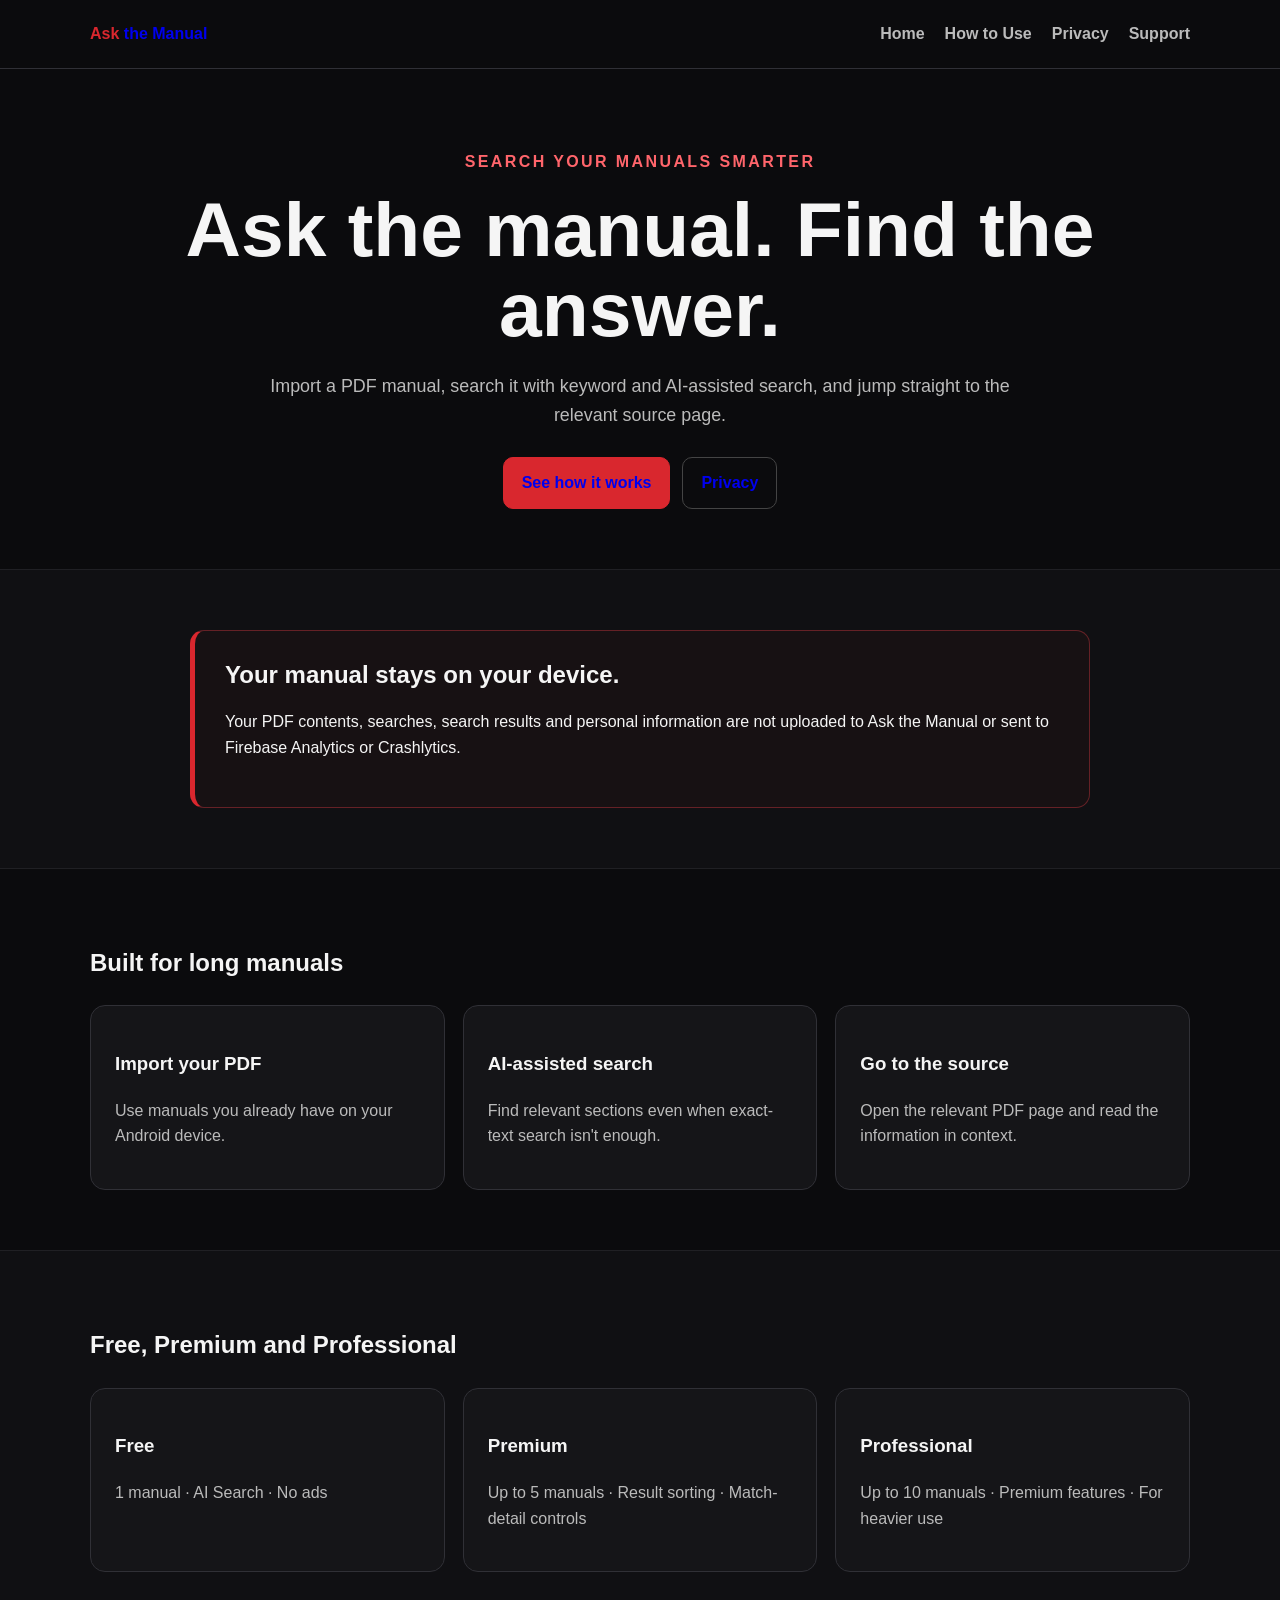
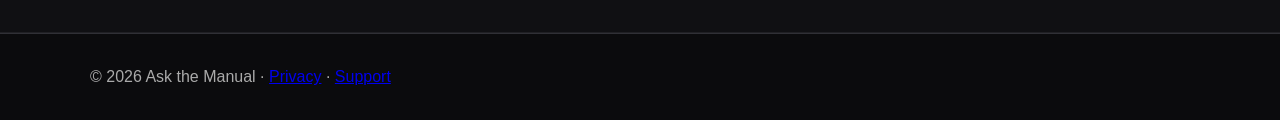
==== index.html @ 0e4098b2 "Add files via upload" ====
<!doctype html><html lang="en"><head><meta charset="utf-8"><meta name="viewport" content="width=device-width,initial-scale=1"><title>Ask the Manual</title><link rel="stylesheet" href="/styles.css"></head><body><header><div class="wrap nav"><a class="brand" href="/"><span>Ask</span> the Manual</a><nav><a href="/">Home</a><a href="/how-to-use/">How to Use</a><a href="/privacy/">Privacy</a><a href="/support/">Support</a></nav></div></header><main><section class="hero"><div class="wrap"><div class="eyebrow">Search your manuals smarter</div><h1>Ask the manual. Find the answer.</h1><p class="lead">Import a PDF manual, search it with keyword and AI-assisted search, and jump straight to the relevant source page.</p><div class="actions"><a class="button primary" href="/how-to-use/">See how it works</a><a class="button" href="/privacy/">Privacy</a></div></div></section><section class="alt"><div class="wrap"><div class="privacy"><h2>Your manual stays on your device.</h2><p>Your PDF contents, searches, search results and personal information are not uploaded to Ask the Manual or sent to Firebase Analytics or Crashlytics.</p></div></div></section><section><div class="wrap"><h2>Built for long manuals</h2><div class="grid"><div class="card"><h3>Import your PDF</h3><p>Use manuals you already have on your Android device.</p></div><div class="card"><h3>AI-assisted search</h3><p>Find relevant sections even when exact-text search isn't enough.</p></div><div class="card"><h3>Go to the source</h3><p>Open the relevant PDF page and read the information in context.</p></div></div></div></section><section class="alt"><div class="wrap"><h2>Free, Premium and Professional</h2><div class="tiers"><div class="card"><h3>Free</h3><p>1 manual · AI Search · No ads</p></div><div class="card"><h3>Premium</h3><p>Up to 5 manuals · Result sorting · Match-detail controls</p></div><div class="card"><h3>Professional</h3><p>Up to 10 manuals · Premium features · For heavier use</p></div></div></div></section></main><footer><div class="wrap">© 2026 Ask the Manual · <a href="/privacy/">Privacy</a> · <a href="/support/">Support</a></div></footer></body></html>
---- styles.css ----
body{margin:0;background:#0b0b0d;color:#f5f5f5;font-family:Arial,sans-serif;line-height:1.6}*{box-sizing:border-box}.wrap{width:min(1100px,calc(100% - 40px));margin:auto}header{border-bottom:1px solid #303036;background:#0b0b0d}.nav{min-height:68px;display:flex;align-items:center;justify-content:space-between}.brand{font-weight:800;text-decoration:none}.brand span{color:#d9272e}nav{display:flex;gap:20px}nav a{color:#bbb;text-decoration:none;font-weight:bold}.hero{padding:80px 0 60px;text-align:center}.eyebrow{color:#ff656b;text-transform:uppercase;letter-spacing:.15em;font-weight:bold}h1{font-size:clamp(2.4rem,7vw,4.8rem);line-height:1.05;margin:14px auto 22px}h2{line-height:1.2}.lead{max-width:760px;margin:auto;color:#bbb;font-size:1.12rem}section{padding:60px 0}.alt{background:#101013;border-block:1px solid #202024}.grid,.tiers{display:grid;grid-template-columns:repeat(3,1fr);gap:18px;margin-top:28px}.card,.step{background:#151518;border:1px solid #303036;border-radius:15px;padding:24px}.card p,.step p{color:#bbb}.privacy{max-width:900px;margin:auto;padding:30px;border:1px solid #652126;border-left:5px solid #d9272e;border-radius:14px;background:#171113}.privacy h2{margin-top:0}.actions{margin-top:28px;display:flex;justify-content:center;gap:12px}.button{padding:12px 18px;border-radius:10px;border:1px solid #444;text-decoration:none;font-weight:bold}.primary{background:#d9272e;border-color:#d9272e}.steps{display:grid;gap:18px}.step{display:grid;grid-template-columns:50px 1fr;gap:16px}.num{width:42px;height:42px;border-radius:50%;background:#d9272e;display:grid;place-items:center;font-weight:bold}.shot{margin-top:15px;min-height:100px;border:1px dashed #555;border-radius:10px;display:grid;place-items:center;color:#888}.prose{max-width:850px}.prose h2{margin-top:38px}.prose p{color:#d1d1d6}footer{border-top:1px solid #303036;padding:30px 0;color:#aaa}@media(max-width:760px){.nav{padding:15px 0;align-items:flex-start;flex-direction:column}.grid,.tiers{grid-template-columns:1fr}nav{flex-wrap:wrap}}
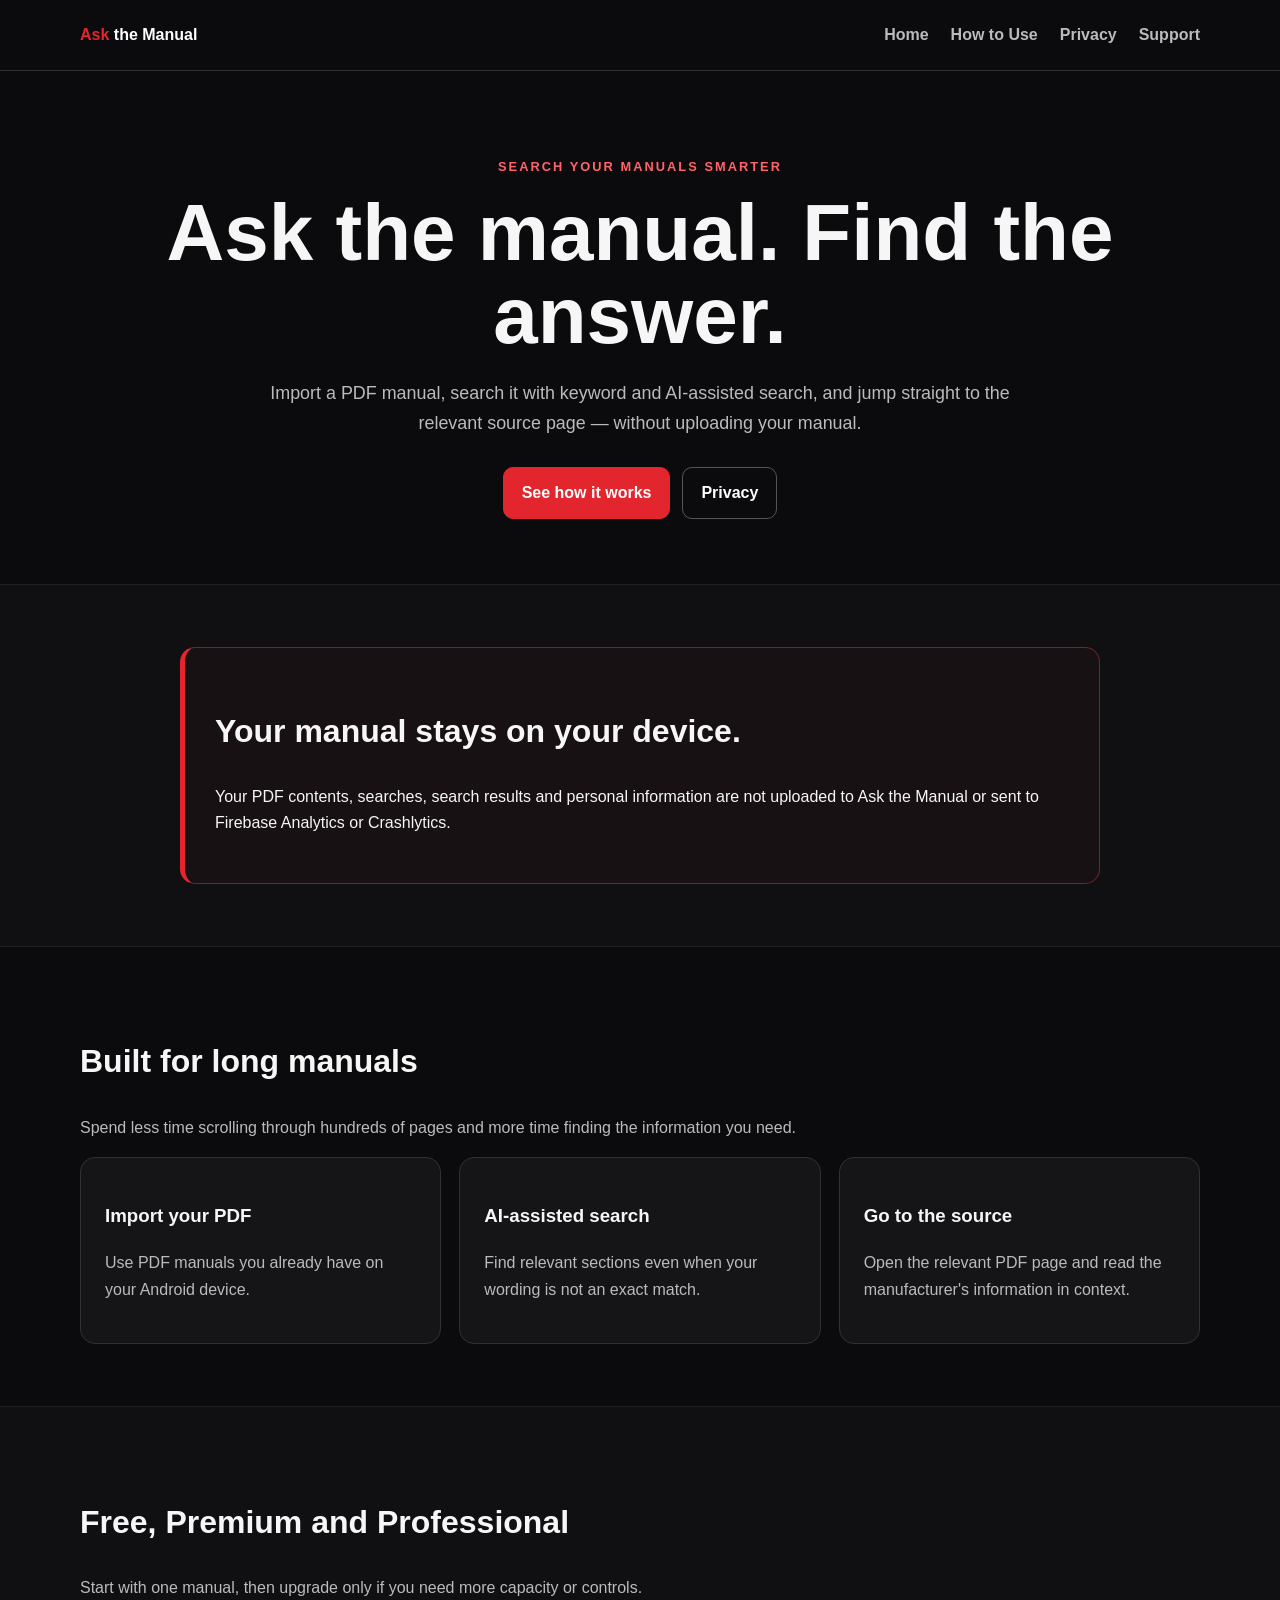
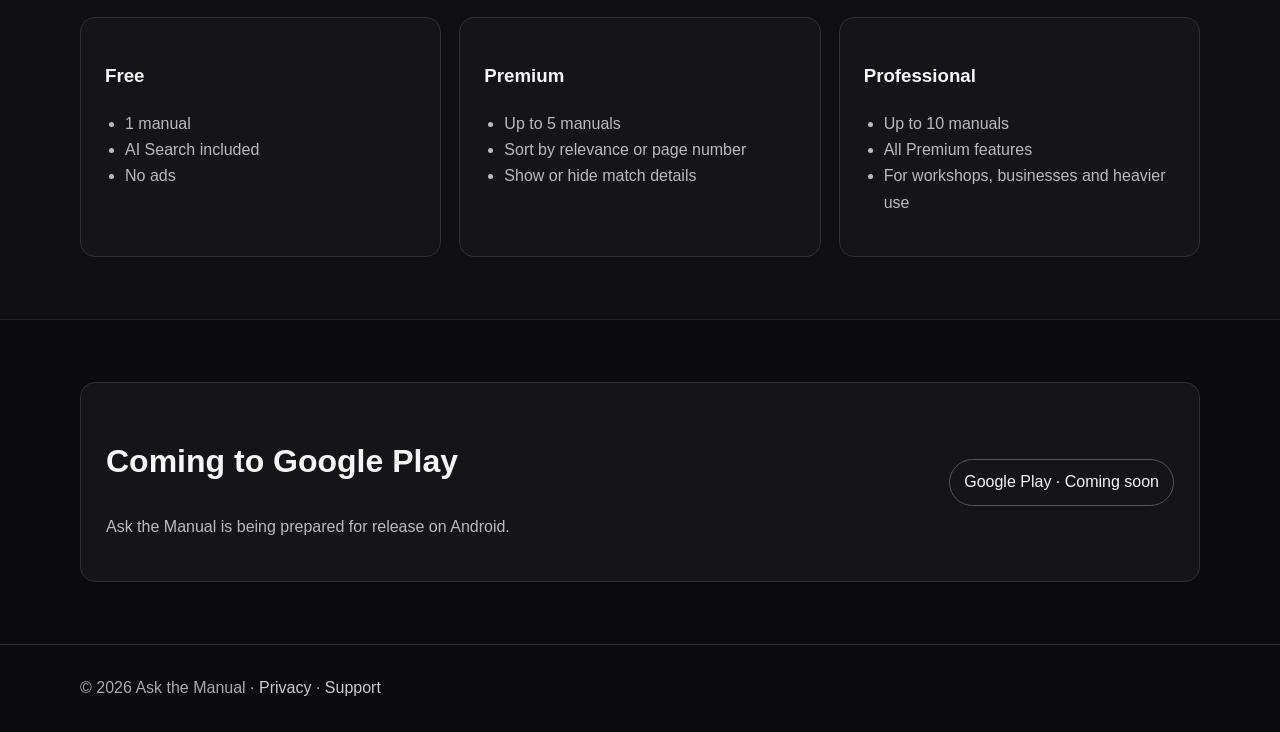
==== commit 8afe622b: "Add files via upload Update website to V2" ====
--- a/index.html
+++ b/index.html
@@ -1 +1 @@
-<!doctype html><html lang="en"><head><meta charset="utf-8"><meta name="viewport" content="width=device-width,initial-scale=1"><title>Ask the Manual</title><link rel="stylesheet" href="/styles.css"></head><body><header><div class="wrap nav"><a class="brand" href="/"><span>Ask</span> the Manual</a><nav><a href="/">Home</a><a href="/how-to-use/">How to Use</a><a href="/privacy/">Privacy</a><a href="/support/">Support</a></nav></div></header><main><section class="hero"><div class="wrap"><div class="eyebrow">Search your manuals smarter</div><h1>Ask the manual. Find the answer.</h1><p class="lead">Import a PDF manual, search it with keyword and AI-assisted search, and jump straight to the relevant source page.</p><div class="actions"><a class="button primary" href="/how-to-use/">See how it works</a><a class="button" href="/privacy/">Privacy</a></div></div></section><section class="alt"><div class="wrap"><div class="privacy"><h2>Your manual stays on your device.</h2><p>Your PDF contents, searches, search results and personal information are not uploaded to Ask the Manual or sent to Firebase Analytics or Crashlytics.</p></div></div></section><section><div class="wrap"><h2>Built for long manuals</h2><div class="grid"><div class="card"><h3>Import your PDF</h3><p>Use manuals you already have on your Android device.</p></div><div class="card"><h3>AI-assisted search</h3><p>Find relevant sections even when exact-text search isn't enough.</p></div><div class="card"><h3>Go to the source</h3><p>Open the relevant PDF page and read the information in context.</p></div></div></div></section><section class="alt"><div class="wrap"><h2>Free, Premium and Professional</h2><div class="tiers"><div class="card"><h3>Free</h3><p>1 manual · AI Search · No ads</p></div><div class="card"><h3>Premium</h3><p>Up to 5 manuals · Result sorting · Match-detail controls</p></div><div class="card"><h3>Professional</h3><p>Up to 10 manuals · Premium features · For heavier use</p></div></div></div></section></main><footer><div class="wrap">© 2026 Ask the Manual · <a href="/privacy/">Privacy</a> · <a href="/support/">Support</a></div></footer></body></html>+<!doctype html><html lang="en"><head><meta charset="utf-8"><meta name="viewport" content="width=device-width,initial-scale=1"><title>Ask the Manual</title><link rel="stylesheet" href="/styles.css"></head><body><header><div class="wrap nav"><a class="brand" href="/"><span>Ask</span> the Manual</a><nav><a href="/">Home</a><a href="/how-to-use/">How to Use</a><a href="/privacy/">Privacy</a><a href="/support/">Support</a></nav></div></header><main><section class="hero"><div class="wrap"><div class="eyebrow">Search your manuals smarter</div><h1>Ask the manual. Find the answer.</h1><p class="lead">Import a PDF manual, search it with keyword and AI-assisted search, and jump straight to the relevant source page — without uploading your manual.</p><div class="actions"><a class="button primary" href="/how-to-use/">See how it works</a><a class="button" href="/privacy/">Privacy</a></div></div></section><section class="alt"><div class="wrap"><div class="privacybox"><h2>Your manual stays on your device.</h2><p>Your PDF contents, searches, search results and personal information are not uploaded to Ask the Manual or sent to Firebase Analytics or Crashlytics.</p></div></div></section><section><div class="wrap"><h2>Built for long manuals</h2><p class="intro">Spend less time scrolling through hundreds of pages and more time finding the information you need.</p><div class="grid"><div class="card"><h3>Import your PDF</h3><p>Use PDF manuals you already have on your Android device.</p></div><div class="card"><h3>AI-assisted search</h3><p>Find relevant sections even when your wording is not an exact match.</p></div><div class="card"><h3>Go to the source</h3><p>Open the relevant PDF page and read the manufacturer's information in context.</p></div></div></div></section><section class="alt"><div class="wrap"><h2>Free, Premium and Professional</h2><p class="intro">Start with one manual, then upgrade only if you need more capacity or controls.</p><div class="tiers"><div class="card"><h3>Free</h3><ul><li>1 manual</li><li>AI Search included</li><li>No ads</li></ul></div><div class="card"><h3>Premium</h3><ul><li>Up to 5 manuals</li><li>Sort by relevance or page number</li><li>Show or hide match details</li></ul></div><div class="card"><h3>Professional</h3><ul><li>Up to 10 manuals</li><li>All Premium features</li><li>For workshops, businesses and heavier use</li></ul></div></div></div></section><section><div class="wrap"><div class="play"><div><h2>Coming to Google Play</h2><p class="intro">Ask the Manual is being prepared for release on Android.</p></div><div class="pill">Google Play · Coming soon</div></div></div></section></main><footer><div class="wrap">© 2026 Ask the Manual · <a href="/privacy/">Privacy</a> · <a href="/support/">Support</a></div></footer></body></html>
--- a/styles.css
+++ b/styles.css
@@ -1 +1 @@
-body{margin:0;background:#0b0b0d;color:#f5f5f5;font-family:Arial,sans-serif;line-height:1.6}*{box-sizing:border-box}.wrap{width:min(1100px,calc(100% - 40px));margin:auto}header{border-bottom:1px solid #303036;background:#0b0b0d}.nav{min-height:68px;display:flex;align-items:center;justify-content:space-between}.brand{font-weight:800;text-decoration:none}.brand span{color:#d9272e}nav{display:flex;gap:20px}nav a{color:#bbb;text-decoration:none;font-weight:bold}.hero{padding:80px 0 60px;text-align:center}.eyebrow{color:#ff656b;text-transform:uppercase;letter-spacing:.15em;font-weight:bold}h1{font-size:clamp(2.4rem,7vw,4.8rem);line-height:1.05;margin:14px auto 22px}h2{line-height:1.2}.lead{max-width:760px;margin:auto;color:#bbb;font-size:1.12rem}section{padding:60px 0}.alt{background:#101013;border-block:1px solid #202024}.grid,.tiers{display:grid;grid-template-columns:repeat(3,1fr);gap:18px;margin-top:28px}.card,.step{background:#151518;border:1px solid #303036;border-radius:15px;padding:24px}.card p,.step p{color:#bbb}.privacy{max-width:900px;margin:auto;padding:30px;border:1px solid #652126;border-left:5px solid #d9272e;border-radius:14px;background:#171113}.privacy h2{margin-top:0}.actions{margin-top:28px;display:flex;justify-content:center;gap:12px}.button{padding:12px 18px;border-radius:10px;border:1px solid #444;text-decoration:none;font-weight:bold}.primary{background:#d9272e;border-color:#d9272e}.steps{display:grid;gap:18px}.step{display:grid;grid-template-columns:50px 1fr;gap:16px}.num{width:42px;height:42px;border-radius:50%;background:#d9272e;display:grid;place-items:center;font-weight:bold}.shot{margin-top:15px;min-height:100px;border:1px dashed #555;border-radius:10px;display:grid;place-items:center;color:#888}.prose{max-width:850px}.prose h2{margin-top:38px}.prose p{color:#d1d1d6}footer{border-top:1px solid #303036;padding:30px 0;color:#aaa}@media(max-width:760px){.nav{padding:15px 0;align-items:flex-start;flex-direction:column}.grid,.tiers{grid-template-columns:1fr}nav{flex-wrap:wrap}}+*{box-sizing:border-box}body{margin:0;background:#0b0b0d;color:#f6f6f7;font-family:Arial,sans-serif;line-height:1.65}a{color:#ff686e;text-underline-offset:3px}.wrap{width:min(1120px,calc(100% - 40px));margin:auto}header{border-bottom:1px solid #303036;background:#0b0b0d;position:sticky;top:0;z-index:2}.nav{min-height:70px;display:flex;align-items:center;justify-content:space-between;gap:24px}.brand{font-weight:bold;text-decoration:none;color:#fff}.brand span{color:#e3262e}nav{display:flex;gap:22px;flex-wrap:wrap}nav a{color:#bbb;text-decoration:none;font-weight:bold}nav a:hover{color:#fff}.hero{padding:85px 0 65px;text-align:center}.eyebrow{color:#ff646a;text-transform:uppercase;letter-spacing:.16em;font-weight:bold;font-size:.8rem}h1{font-size:clamp(2.6rem,7vw,5rem);line-height:1.04;margin:14px auto 22px}h2{font-size:2rem}.lead,.intro{color:#bbb;max-width:780px}.lead{margin:auto;font-size:1.12rem}section{padding:62px 0}.alt{background:#101013;border-block:1px solid #202024}.privacybox{max-width:920px;margin:auto;padding:30px;border:1px solid #72242a;border-left:5px solid #e3262e;border-radius:15px;background:#171113}.grid,.tiers{display:grid;grid-template-columns:repeat(3,1fr);gap:18px}.card,.step,.tip{background:#151518;border:1px solid #303036;border-radius:15px;padding:24px}.card p,.card li,.step p,.tip p{color:#bbb}.tiers ul{padding-left:20px}.actions{margin-top:28px;display:flex;justify-content:center;gap:12px}.button{padding:12px 18px;border:1px solid #555;border-radius:10px;text-decoration:none;color:#fff;font-weight:bold}.primary{background:#e3262e;border-color:#e3262e}.steps{display:grid;gap:18px}.step{display:grid;grid-template-columns:50px 1fr;gap:16px}.num{width:42px;height:42px;border-radius:50%;background:#e3262e;display:grid;place-items:center;font-weight:bold}.shot{margin-top:16px;min-height:130px;border:1px dashed #555;border-radius:10px;display:grid;place-items:center;color:#888}.example{margin-top:15px;padding:14px;border-left:3px solid #e3262e;background:#101012}.tips{display:grid;grid-template-columns:repeat(2,1fr);gap:16px}.prose{max-width:880px}.prose h2{font-size:1.55rem;margin-top:40px}.prose p{color:#d2d2d7}.faq{display:grid;gap:14px}.play{display:flex;justify-content:space-between;align-items:center;gap:20px;padding:25px;border:1px solid #303036;border-radius:15px;background:#151518}.pill{border:1px solid #555;border-radius:999px;padding:9px 14px}footer{border-top:1px solid #303036;padding:30px 0;color:#aaa}footer a{color:#ccc;text-decoration:none}@media(max-width:760px){.nav{flex-direction:column;align-items:flex-start;padding:15px 0}.grid,.tiers,.tips{grid-template-columns:1fr}.play{flex-direction:column;align-items:flex-start}}
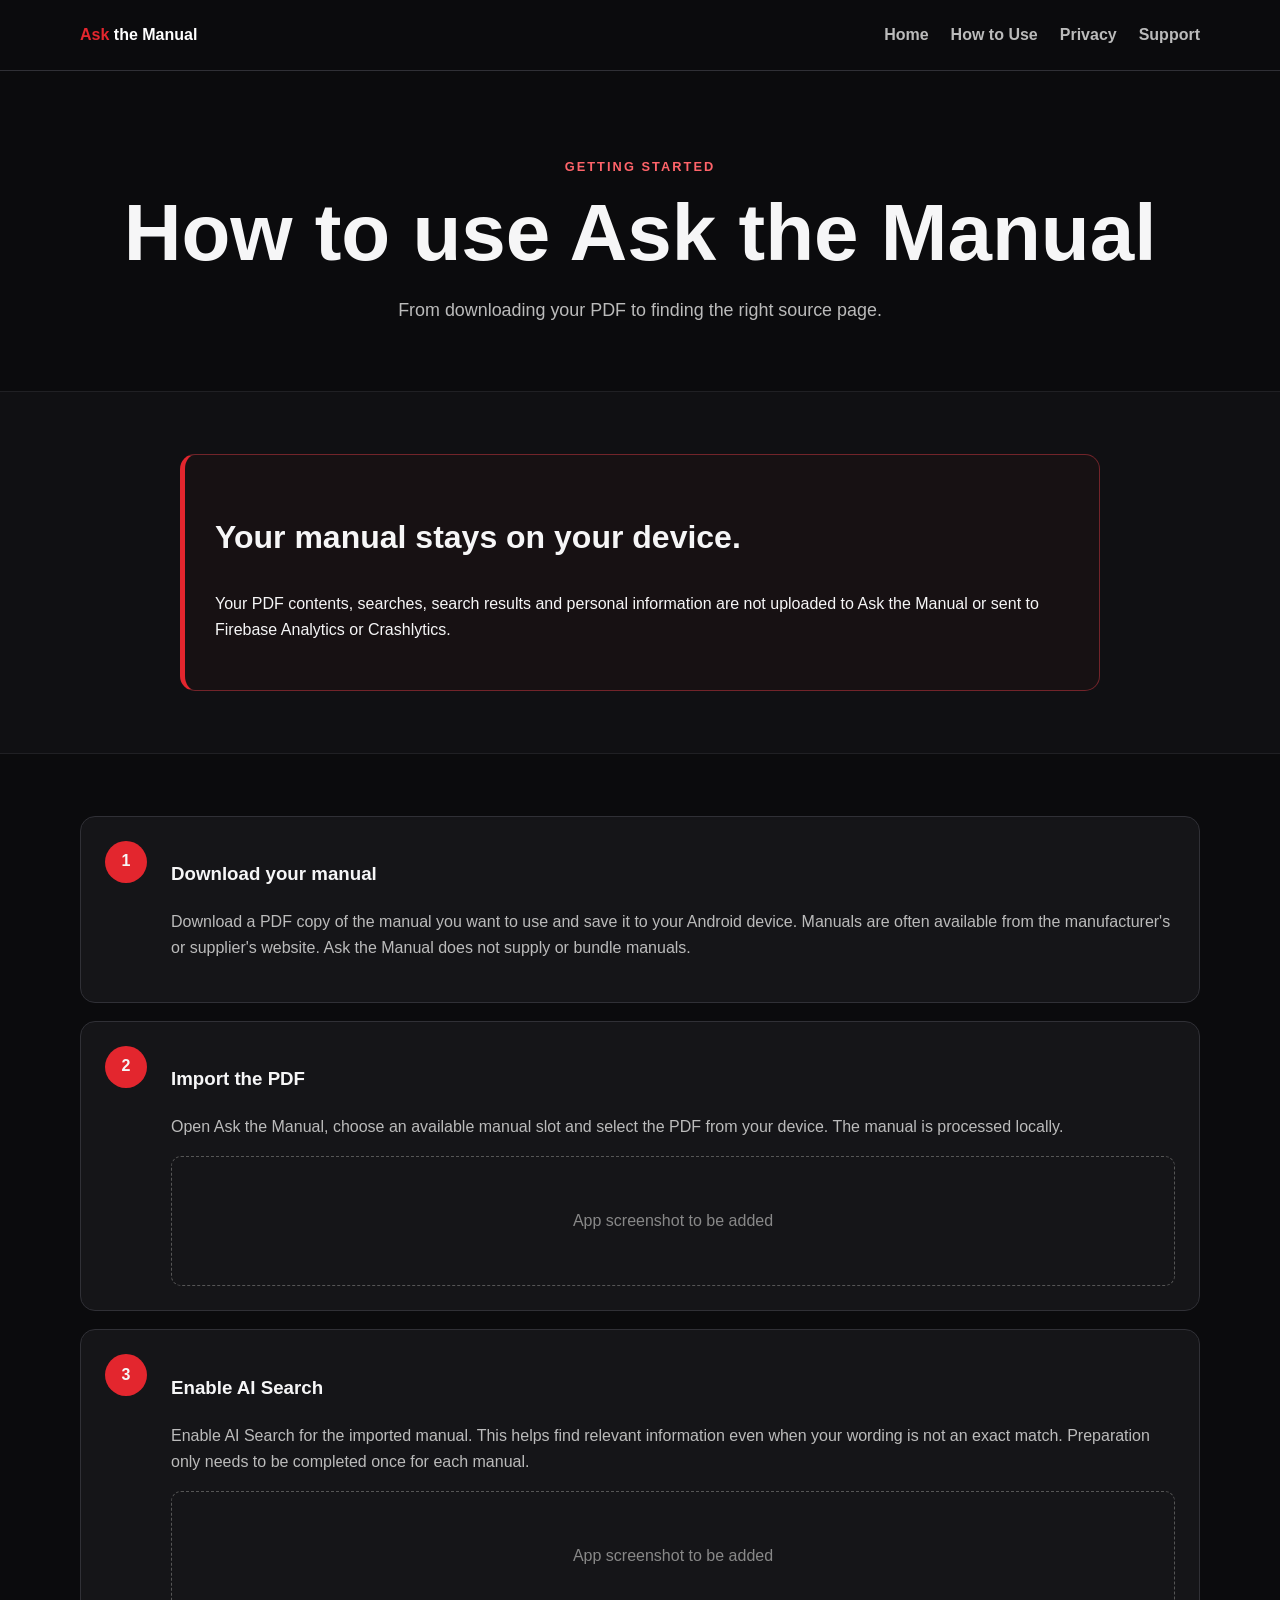
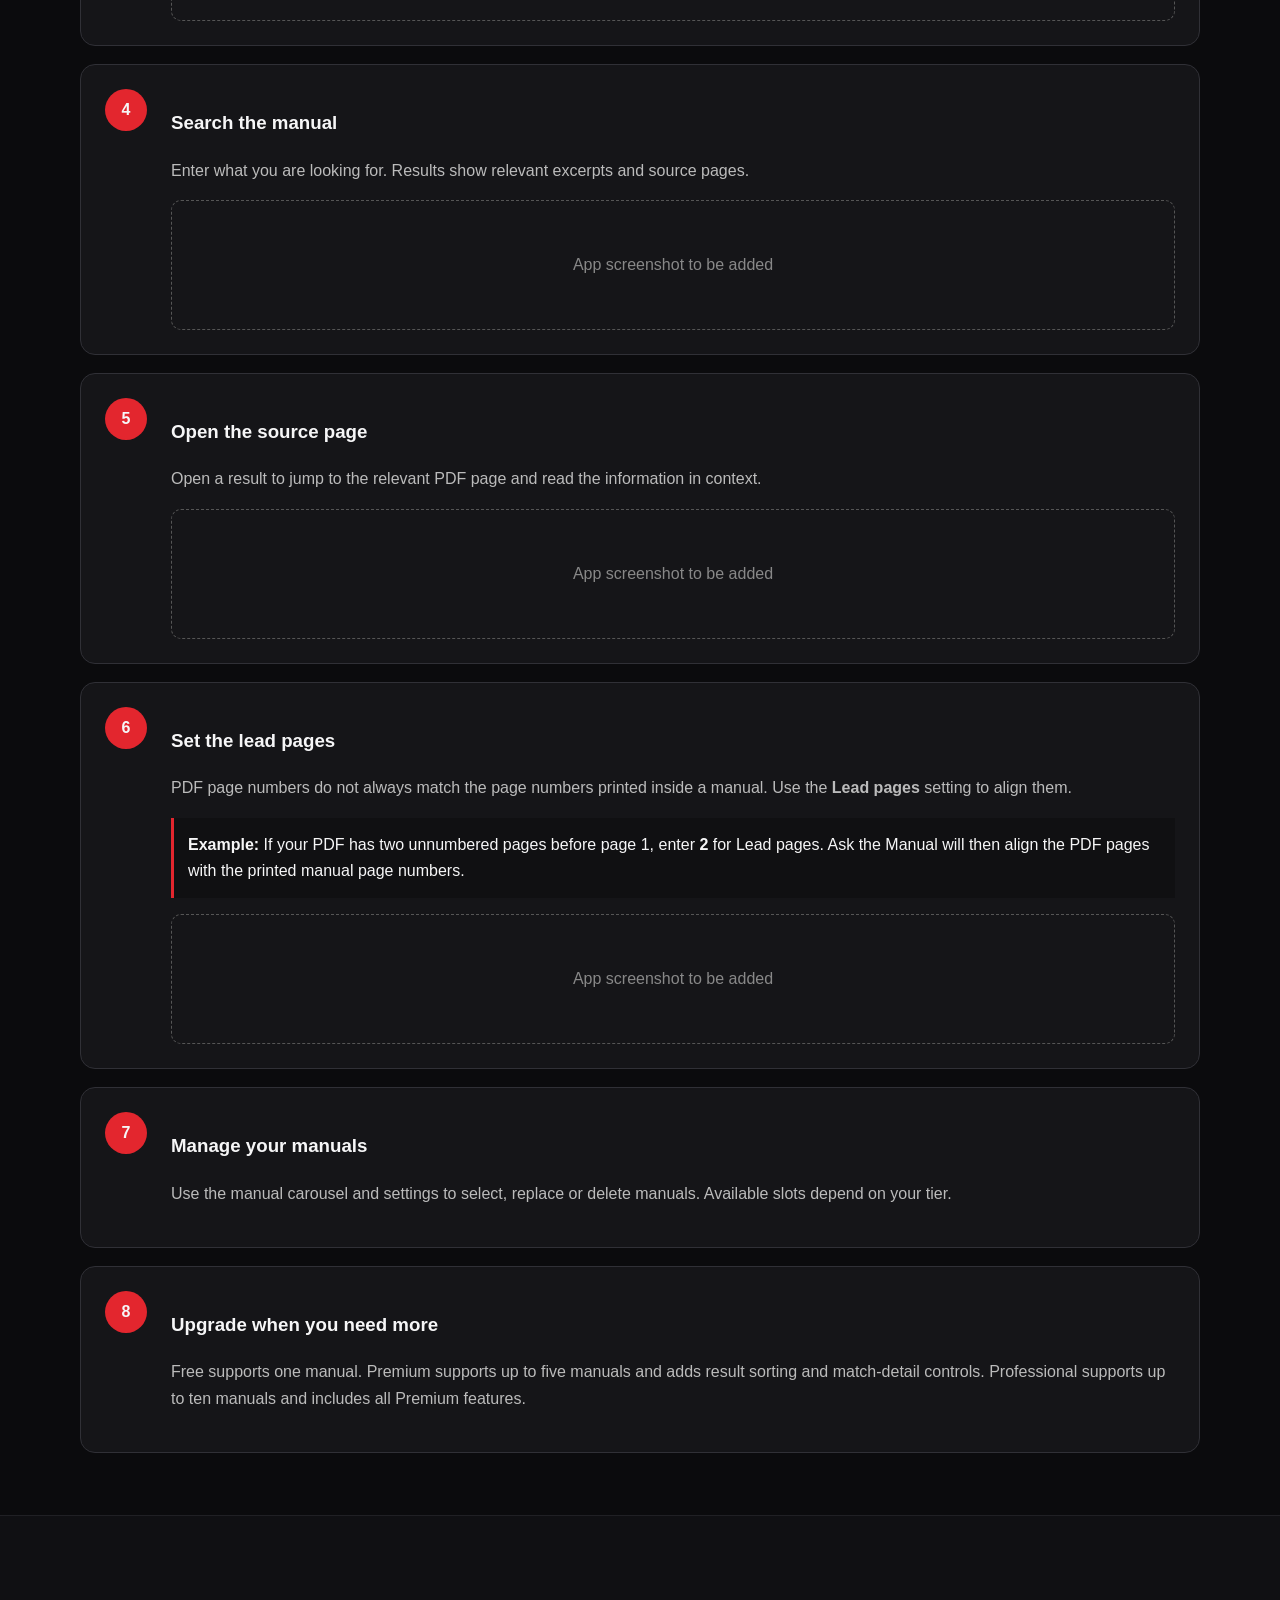
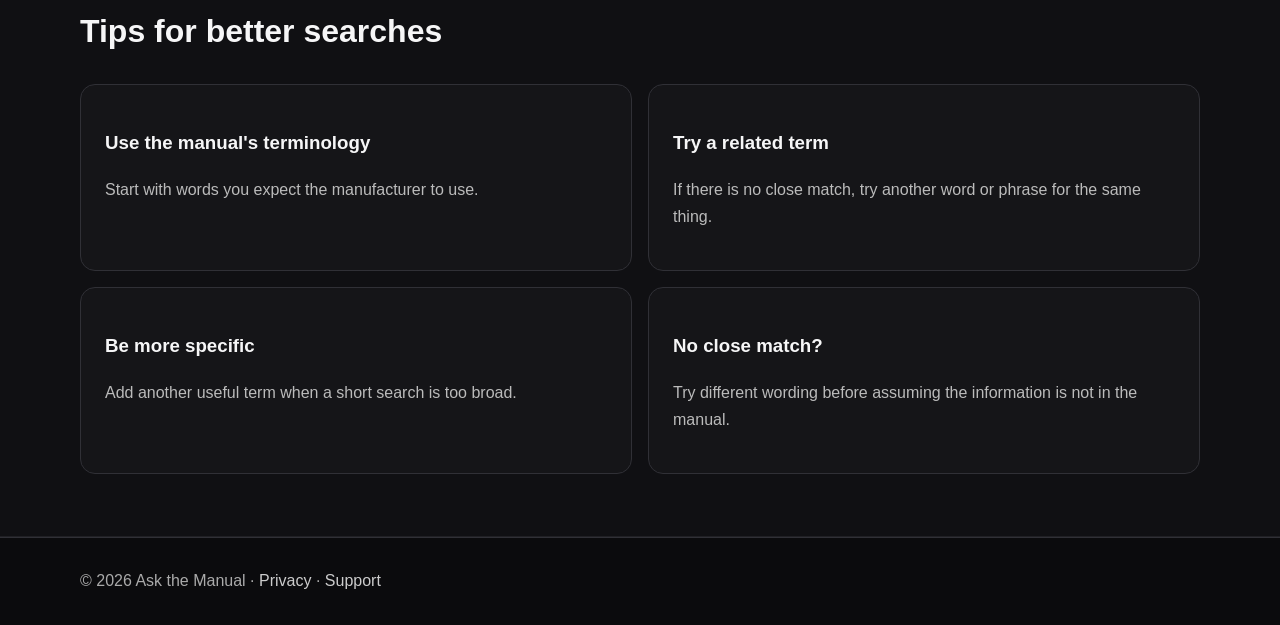
==== commit 741b3d91: "Add files via upload Update How to Use lead pages guidance" ====
--- a/index.html
+++ b/index.html
@@ -1 +1,16 @@
-<!doctype html><html lang="en"><head><meta charset="utf-8"><meta name="viewport" content="width=device-width,initial-scale=1"><title>Ask the Manual</title><link rel="stylesheet" href="/styles.css"></head><body><header><div class="wrap nav"><a class="brand" href="/"><span>Ask</span> the Manual</a><nav><a href="/">Home</a><a href="/how-to-use/">How to Use</a><a href="/privacy/">Privacy</a><a href="/support/">Support</a></nav></div></header><main><section class="hero"><div class="wrap"><div class="eyebrow">Search your manuals smarter</div><h1>Ask the manual. Find the answer.</h1><p class="lead">Import a PDF manual, search it with keyword and AI-assisted search, and jump straight to the relevant source page — without uploading your manual.</p><div class="actions"><a class="button primary" href="/how-to-use/">See how it works</a><a class="button" href="/privacy/">Privacy</a></div></div></section><section class="alt"><div class="wrap"><div class="privacybox"><h2>Your manual stays on your device.</h2><p>Your PDF contents, searches, search results and personal information are not uploaded to Ask the Manual or sent to Firebase Analytics or Crashlytics.</p></div></div></section><section><div class="wrap"><h2>Built for long manuals</h2><p class="intro">Spend less time scrolling through hundreds of pages and more time finding the information you need.</p><div class="grid"><div class="card"><h3>Import your PDF</h3><p>Use PDF manuals you already have on your Android device.</p></div><div class="card"><h3>AI-assisted search</h3><p>Find relevant sections even when your wording is not an exact match.</p></div><div class="card"><h3>Go to the source</h3><p>Open the relevant PDF page and read the manufacturer's information in context.</p></div></div></div></section><section class="alt"><div class="wrap"><h2>Free, Premium and Professional</h2><p class="intro">Start with one manual, then upgrade only if you need more capacity or controls.</p><div class="tiers"><div class="card"><h3>Free</h3><ul><li>1 manual</li><li>AI Search included</li><li>No ads</li></ul></div><div class="card"><h3>Premium</h3><ul><li>Up to 5 manuals</li><li>Sort by relevance or page number</li><li>Show or hide match details</li></ul></div><div class="card"><h3>Professional</h3><ul><li>Up to 10 manuals</li><li>All Premium features</li><li>For workshops, businesses and heavier use</li></ul></div></div></div></section><section><div class="wrap"><div class="play"><div><h2>Coming to Google Play</h2><p class="intro">Ask the Manual is being prepared for release on Android.</p></div><div class="pill">Google Play · Coming soon</div></div></div></section></main><footer><div class="wrap">© 2026 Ask the Manual · <a href="/privacy/">Privacy</a> · <a href="/support/">Support</a></div></footer></body></html>+<!doctype html><html lang="en"><head><meta charset="utf-8"><meta name="viewport" content="width=device-width,initial-scale=1"><title>How to Use | Ask the Manual</title><link rel="stylesheet" href="/styles.css"></head><body>
+<header><div class="wrap nav"><a class="brand" href="/"><span>Ask</span> the Manual</a><nav><a href="/">Home</a><a href="/how-to-use/">How to Use</a><a href="/privacy/">Privacy</a><a href="/support/">Support</a></nav></div></header><main>
+<section class="hero"><div class="wrap"><div class="eyebrow">Getting started</div><h1>How to use Ask the Manual</h1><p class="lead">From downloading your PDF to finding the right source page.</p></div></section>
+<section class="alt"><div class="wrap"><div class="privacybox"><h2>Your manual stays on your device.</h2><p>Your PDF contents, searches, search results and personal information are not uploaded to Ask the Manual or sent to Firebase Analytics or Crashlytics.</p></div></div></section>
+<section><div class="wrap"><div class="steps">
+<div class="step"><div class="num">1</div><div><h3>Download your manual</h3><p>Download a PDF copy of the manual you want to use and save it to your Android device. Manuals are often available from the manufacturer's or supplier's website. Ask the Manual does not supply or bundle manuals.</p></div></div>
+<div class="step"><div class="num">2</div><div><h3>Import the PDF</h3><p>Open Ask the Manual, choose an available manual slot and select the PDF from your device. The manual is processed locally.</p><div class="shot">App screenshot to be added</div></div></div>
+<div class="step"><div class="num">3</div><div><h3>Enable AI Search</h3><p>Enable AI Search for the imported manual. This helps find relevant information even when your wording is not an exact match. Preparation only needs to be completed once for each manual.</p><div class="shot">App screenshot to be added</div></div></div>
+<div class="step"><div class="num">4</div><div><h3>Search the manual</h3><p>Enter what you are looking for. Results show relevant excerpts and source pages.</p><div class="shot">App screenshot to be added</div></div></div>
+<div class="step"><div class="num">5</div><div><h3>Open the source page</h3><p>Open a result to jump to the relevant PDF page and read the information in context.</p><div class="shot">App screenshot to be added</div></div></div>
+<div class="step"><div class="num">6</div><div><h3>Set the lead pages</h3><p>PDF page numbers do not always match the page numbers printed inside a manual. Use the <strong>Lead pages</strong> setting to align them.</p><div class="example"><strong>Example:</strong> If your PDF has two unnumbered pages before page 1, enter <strong>2</strong> for Lead pages. Ask the Manual will then align the PDF pages with the printed manual page numbers.</div><div class="shot">App screenshot to be added</div></div></div>
+<div class="step"><div class="num">7</div><div><h3>Manage your manuals</h3><p>Use the manual carousel and settings to select, replace or delete manuals. Available slots depend on your tier.</p></div></div>
+<div class="step"><div class="num">8</div><div><h3>Upgrade when you need more</h3><p>Free supports one manual. Premium supports up to five manuals and adds result sorting and match-detail controls. Professional supports up to ten manuals and includes all Premium features.</p></div></div>
+</div></div></section>
+<section class="alt"><div class="wrap"><h2>Tips for better searches</h2><div class="tips"><div class="tip"><h3>Use the manual's terminology</h3><p>Start with words you expect the manufacturer to use.</p></div><div class="tip"><h3>Try a related term</h3><p>If there is no close match, try another word or phrase for the same thing.</p></div><div class="tip"><h3>Be more specific</h3><p>Add another useful term when a short search is too broad.</p></div><div class="tip"><h3>No close match?</h3><p>Try different wording before assuming the information is not in the manual.</p></div></div></div></section></main>
+<footer><div class="wrap">© 2026 Ask the Manual · <a href="/privacy/">Privacy</a> · <a href="/support/">Support</a></div></footer></body></html>
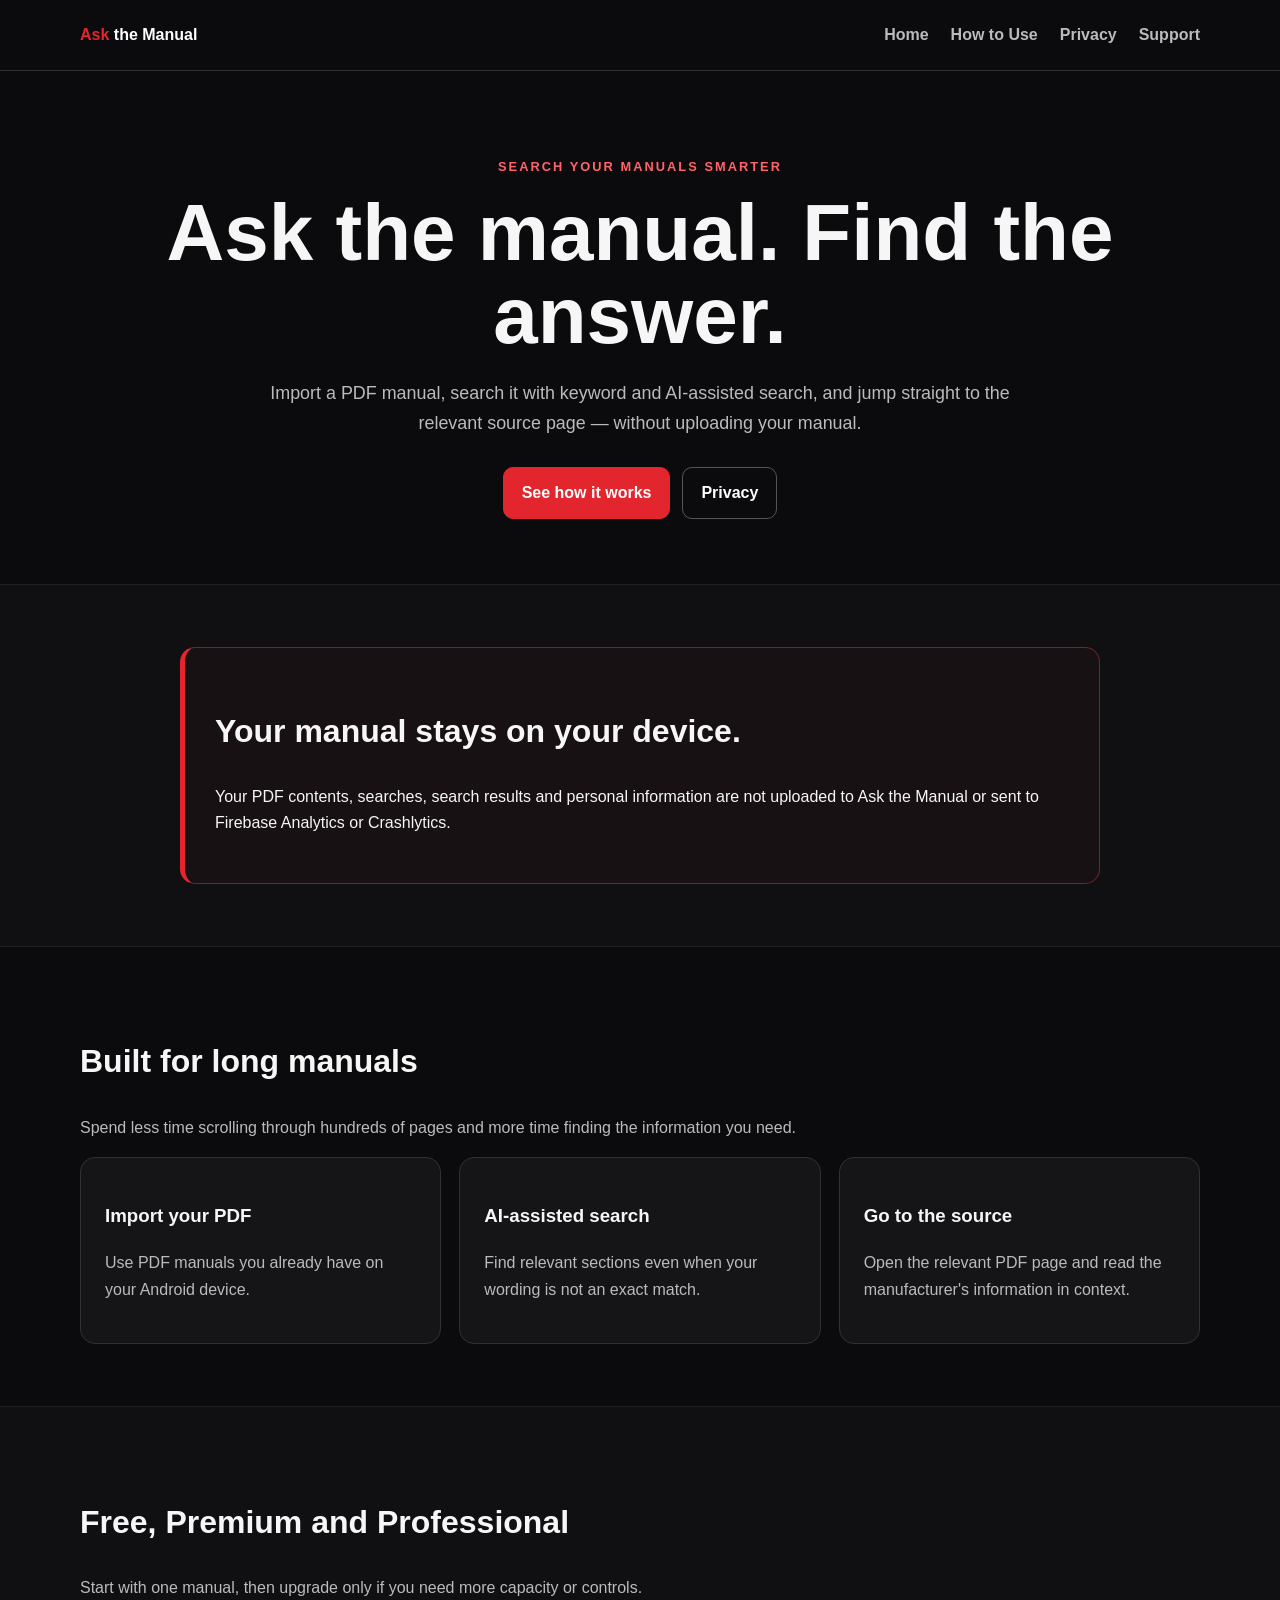
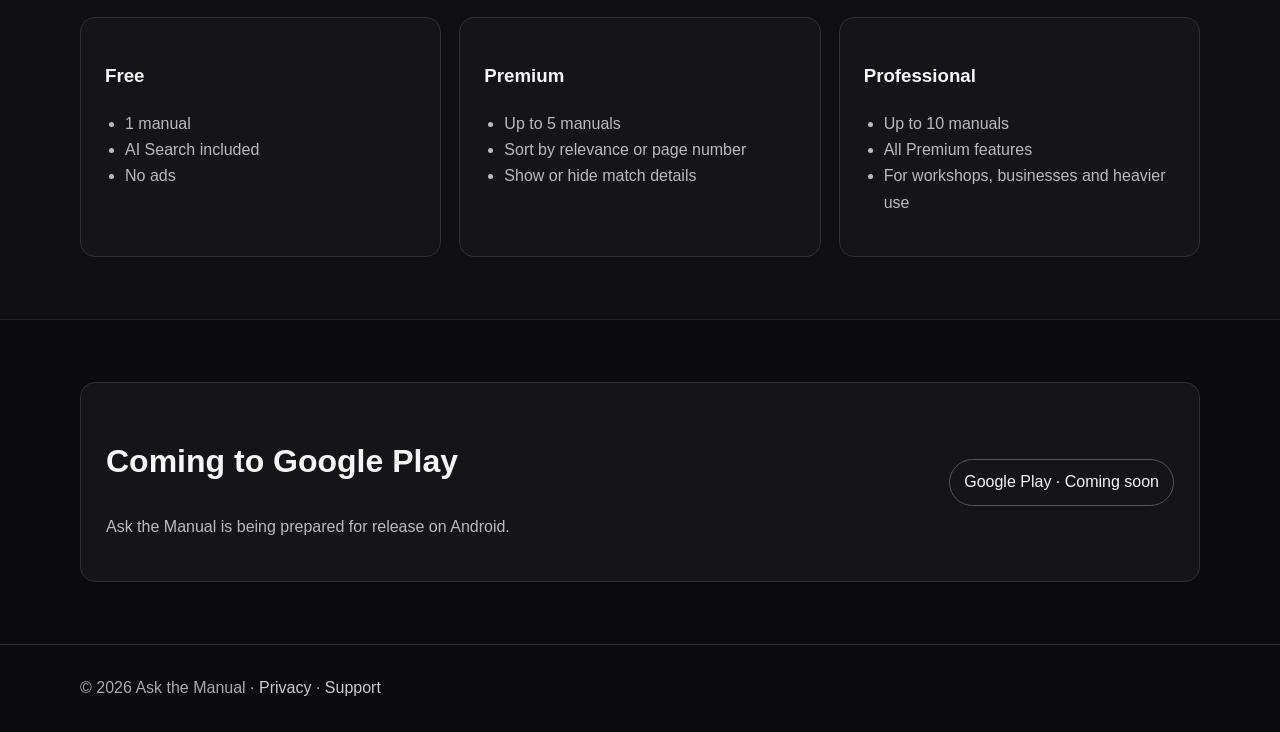
==== commit 3864665c: "Add files via upload" ====
--- a/index.html
+++ b/index.html
@@ -1,16 +1 @@
-<!doctype html><html lang="en"><head><meta charset="utf-8"><meta name="viewport" content="width=device-width,initial-scale=1"><title>How to Use | Ask the Manual</title><link rel="stylesheet" href="/styles.css"></head><body>
-<header><div class="wrap nav"><a class="brand" href="/"><span>Ask</span> the Manual</a><nav><a href="/">Home</a><a href="/how-to-use/">How to Use</a><a href="/privacy/">Privacy</a><a href="/support/">Support</a></nav></div></header><main>
-<section class="hero"><div class="wrap"><div class="eyebrow">Getting started</div><h1>How to use Ask the Manual</h1><p class="lead">From downloading your PDF to finding the right source page.</p></div></section>
-<section class="alt"><div class="wrap"><div class="privacybox"><h2>Your manual stays on your device.</h2><p>Your PDF contents, searches, search results and personal information are not uploaded to Ask the Manual or sent to Firebase Analytics or Crashlytics.</p></div></div></section>
-<section><div class="wrap"><div class="steps">
-<div class="step"><div class="num">1</div><div><h3>Download your manual</h3><p>Download a PDF copy of the manual you want to use and save it to your Android device. Manuals are often available from the manufacturer's or supplier's website. Ask the Manual does not supply or bundle manuals.</p></div></div>
-<div class="step"><div class="num">2</div><div><h3>Import the PDF</h3><p>Open Ask the Manual, choose an available manual slot and select the PDF from your device. The manual is processed locally.</p><div class="shot">App screenshot to be added</div></div></div>
-<div class="step"><div class="num">3</div><div><h3>Enable AI Search</h3><p>Enable AI Search for the imported manual. This helps find relevant information even when your wording is not an exact match. Preparation only needs to be completed once for each manual.</p><div class="shot">App screenshot to be added</div></div></div>
-<div class="step"><div class="num">4</div><div><h3>Search the manual</h3><p>Enter what you are looking for. Results show relevant excerpts and source pages.</p><div class="shot">App screenshot to be added</div></div></div>
-<div class="step"><div class="num">5</div><div><h3>Open the source page</h3><p>Open a result to jump to the relevant PDF page and read the information in context.</p><div class="shot">App screenshot to be added</div></div></div>
-<div class="step"><div class="num">6</div><div><h3>Set the lead pages</h3><p>PDF page numbers do not always match the page numbers printed inside a manual. Use the <strong>Lead pages</strong> setting to align them.</p><div class="example"><strong>Example:</strong> If your PDF has two unnumbered pages before page 1, enter <strong>2</strong> for Lead pages. Ask the Manual will then align the PDF pages with the printed manual page numbers.</div><div class="shot">App screenshot to be added</div></div></div>
-<div class="step"><div class="num">7</div><div><h3>Manage your manuals</h3><p>Use the manual carousel and settings to select, replace or delete manuals. Available slots depend on your tier.</p></div></div>
-<div class="step"><div class="num">8</div><div><h3>Upgrade when you need more</h3><p>Free supports one manual. Premium supports up to five manuals and adds result sorting and match-detail controls. Professional supports up to ten manuals and includes all Premium features.</p></div></div>
-</div></div></section>
-<section class="alt"><div class="wrap"><h2>Tips for better searches</h2><div class="tips"><div class="tip"><h3>Use the manual's terminology</h3><p>Start with words you expect the manufacturer to use.</p></div><div class="tip"><h3>Try a related term</h3><p>If there is no close match, try another word or phrase for the same thing.</p></div><div class="tip"><h3>Be more specific</h3><p>Add another useful term when a short search is too broad.</p></div><div class="tip"><h3>No close match?</h3><p>Try different wording before assuming the information is not in the manual.</p></div></div></div></section></main>
-<footer><div class="wrap">© 2026 Ask the Manual · <a href="/privacy/">Privacy</a> · <a href="/support/">Support</a></div></footer></body></html>+<!doctype html><html lang="en"><head><meta charset="utf-8"><meta name="viewport" content="width=device-width,initial-scale=1"><title>Ask the Manual</title><link rel="stylesheet" href="/styles.css"></head><body><header><div class="wrap nav"><a class="brand" href="/"><span>Ask</span> the Manual</a><nav><a href="/">Home</a><a href="/how-to-use/">How to Use</a><a href="/privacy/">Privacy</a><a href="/support/">Support</a></nav></div></header><main><section class="hero"><div class="wrap"><div class="eyebrow">Search your manuals smarter</div><h1>Ask the manual. Find the answer.</h1><p class="lead">Import a PDF manual, search it with keyword and AI-assisted search, and jump straight to the relevant source page — without uploading your manual.</p><div class="actions"><a class="button primary" href="/how-to-use/">See how it works</a><a class="button" href="/privacy/">Privacy</a></div></div></section><section class="alt"><div class="wrap"><div class="privacybox"><h2>Your manual stays on your device.</h2><p>Your PDF contents, searches, search results and personal information are not uploaded to Ask the Manual or sent to Firebase Analytics or Crashlytics.</p></div></div></section><section><div class="wrap"><h2>Built for long manuals</h2><p class="intro">Spend less time scrolling through hundreds of pages and more time finding the information you need.</p><div class="grid"><div class="card"><h3>Import your PDF</h3><p>Use PDF manuals you already have on your Android device.</p></div><div class="card"><h3>AI-assisted search</h3><p>Find relevant sections even when your wording is not an exact match.</p></div><div class="card"><h3>Go to the source</h3><p>Open the relevant PDF page and read the manufacturer's information in context.</p></div></div></div></section><section class="alt"><div class="wrap"><h2>Free, Premium and Professional</h2><p class="intro">Start with one manual, then upgrade only if you need more capacity or controls.</p><div class="tiers"><div class="card"><h3>Free</h3><ul><li>1 manual</li><li>AI Search included</li><li>No ads</li></ul></div><div class="card"><h3>Premium</h3><ul><li>Up to 5 manuals</li><li>Sort by relevance or page number</li><li>Show or hide match details</li></ul></div><div class="card"><h3>Professional</h3><ul><li>Up to 10 manuals</li><li>All Premium features</li><li>For workshops, businesses and heavier use</li></ul></div></div></div></section><section><div class="wrap"><div class="play"><div><h2>Coming to Google Play</h2><p class="intro">Ask the Manual is being prepared for release on Android.</p></div><div class="pill">Google Play · Coming soon</div></div></div></section></main><footer><div class="wrap">© 2026 Ask the Manual · <a href="/privacy/">Privacy</a> · <a href="/support/">Support</a></div></footer></body></html>
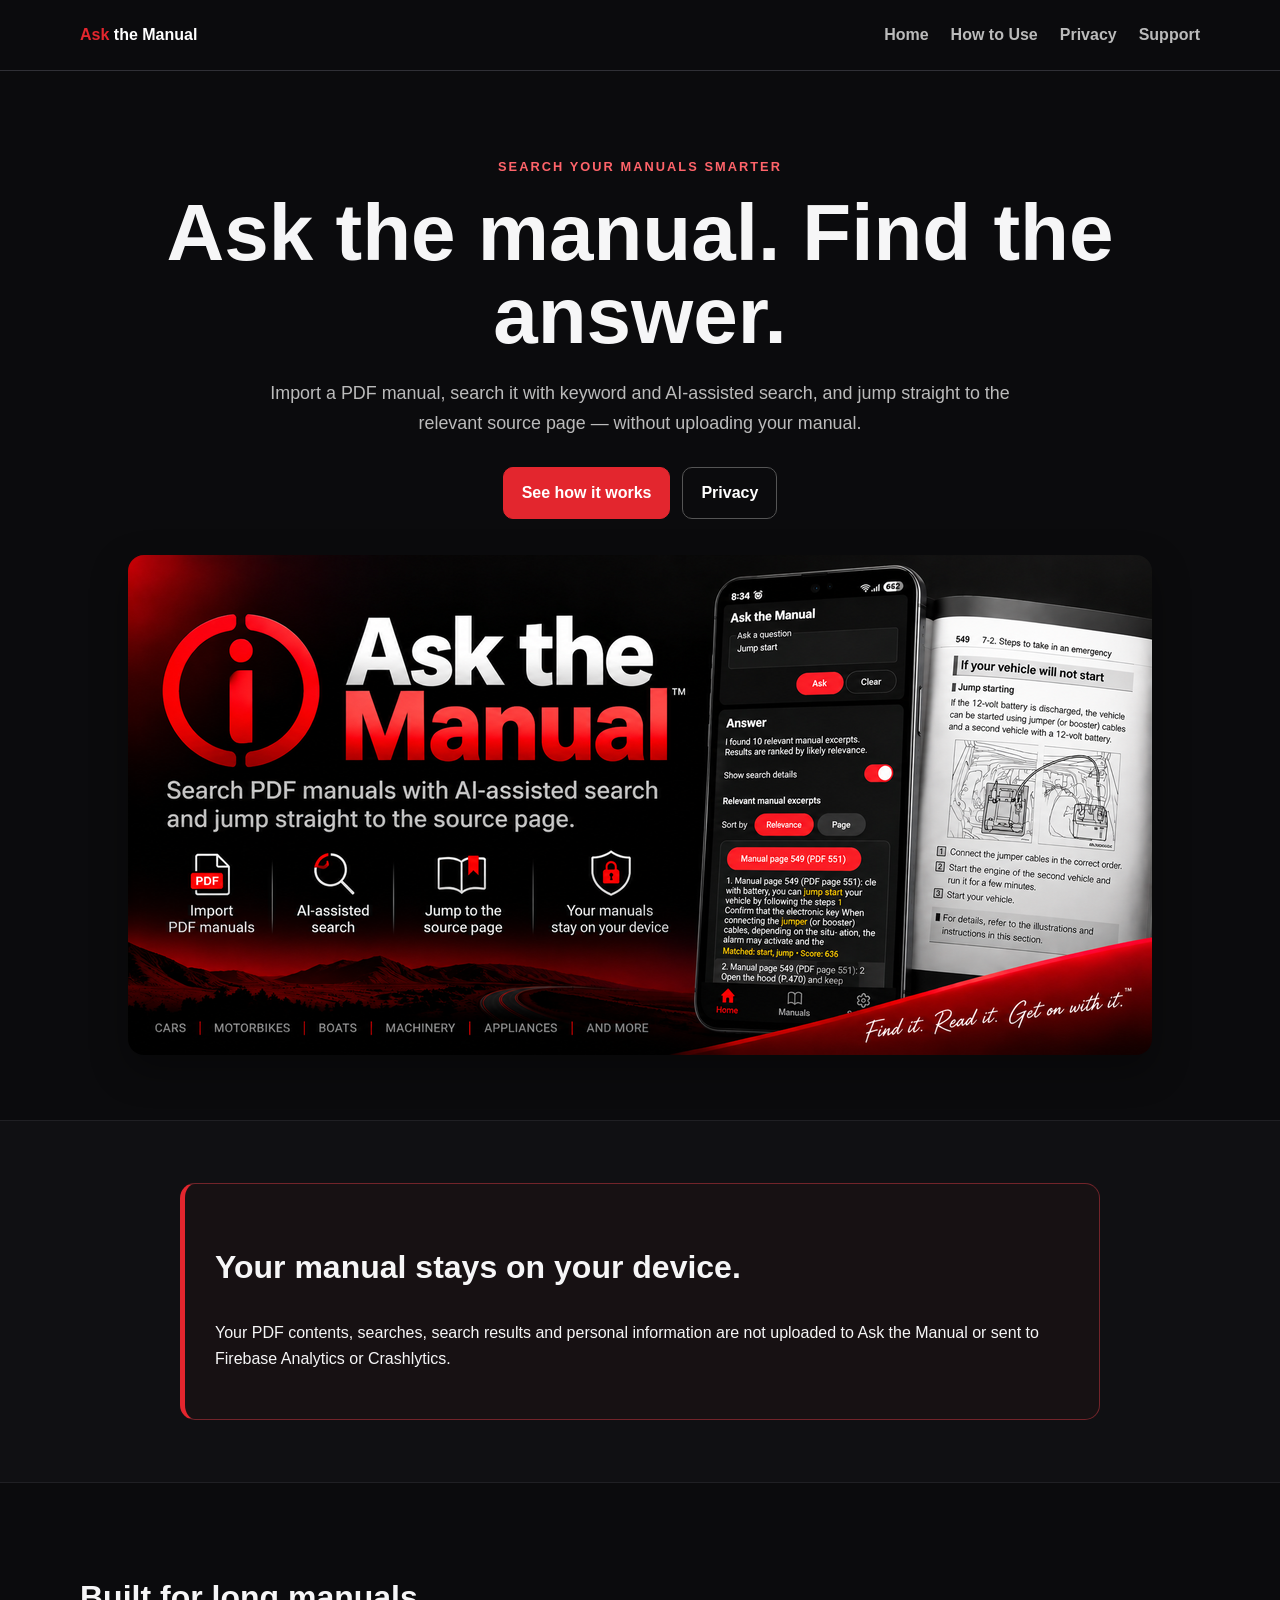
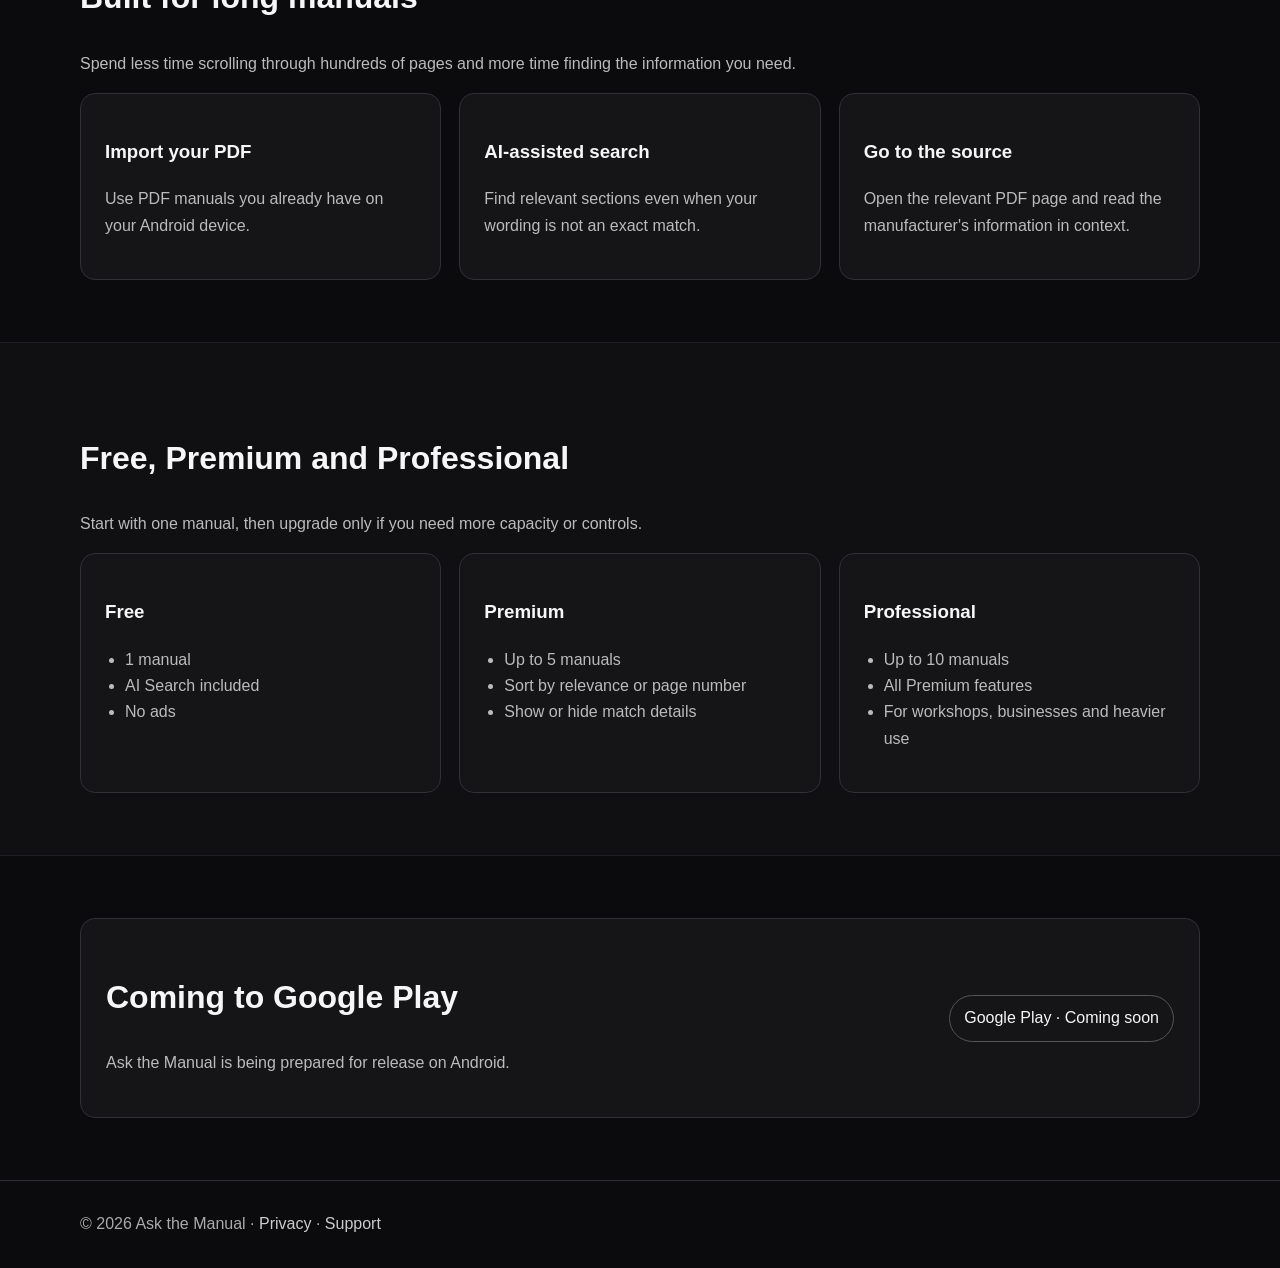
==== commit 859f39f1: "Add files via upload" ====
--- a/index.html
+++ b/index.html
@@ -1 +1,2 @@
-<!doctype html><html lang="en"><head><meta charset="utf-8"><meta name="viewport" content="width=device-width,initial-scale=1"><title>Ask the Manual</title><link rel="stylesheet" href="/styles.css"></head><body><header><div class="wrap nav"><a class="brand" href="/"><span>Ask</span> the Manual</a><nav><a href="/">Home</a><a href="/how-to-use/">How to Use</a><a href="/privacy/">Privacy</a><a href="/support/">Support</a></nav></div></header><main><section class="hero"><div class="wrap"><div class="eyebrow">Search your manuals smarter</div><h1>Ask the manual. Find the answer.</h1><p class="lead">Import a PDF manual, search it with keyword and AI-assisted search, and jump straight to the relevant source page — without uploading your manual.</p><div class="actions"><a class="button primary" href="/how-to-use/">See how it works</a><a class="button" href="/privacy/">Privacy</a></div></div></section><section class="alt"><div class="wrap"><div class="privacybox"><h2>Your manual stays on your device.</h2><p>Your PDF contents, searches, search results and personal information are not uploaded to Ask the Manual or sent to Firebase Analytics or Crashlytics.</p></div></div></section><section><div class="wrap"><h2>Built for long manuals</h2><p class="intro">Spend less time scrolling through hundreds of pages and more time finding the information you need.</p><div class="grid"><div class="card"><h3>Import your PDF</h3><p>Use PDF manuals you already have on your Android device.</p></div><div class="card"><h3>AI-assisted search</h3><p>Find relevant sections even when your wording is not an exact match.</p></div><div class="card"><h3>Go to the source</h3><p>Open the relevant PDF page and read the manufacturer's information in context.</p></div></div></div></section><section class="alt"><div class="wrap"><h2>Free, Premium and Professional</h2><p class="intro">Start with one manual, then upgrade only if you need more capacity or controls.</p><div class="tiers"><div class="card"><h3>Free</h3><ul><li>1 manual</li><li>AI Search included</li><li>No ads</li></ul></div><div class="card"><h3>Premium</h3><ul><li>Up to 5 manuals</li><li>Sort by relevance or page number</li><li>Show or hide match details</li></ul></div><div class="card"><h3>Professional</h3><ul><li>Up to 10 manuals</li><li>All Premium features</li><li>For workshops, businesses and heavier use</li></ul></div></div></div></section><section><div class="wrap"><div class="play"><div><h2>Coming to Google Play</h2><p class="intro">Ask the Manual is being prepared for release on Android.</p></div><div class="pill">Google Play · Coming soon</div></div></div></section></main><footer><div class="wrap">© 2026 Ask the Manual · <a href="/privacy/">Privacy</a> · <a href="/support/">Support</a></div></footer></body></html>+<!doctype html><html lang="en"><head><meta charset="utf-8"><meta name="viewport" content="width=device-width,initial-scale=1"><title>Ask the Manual</title><link rel="stylesheet" href="/styles.css">  <link rel="canonical" href="https://askthemanualapp.com/">
+<style>.feature-graphic{margin:36px auto 0;max-width:1024px}.feature-graphic img{display:block;width:100%;height:auto;border-radius:16px;box-shadow:0 14px 36px rgba(0,0,0,.35)}</style></head><body><header><div class="wrap nav"><a class="brand" href="/"><span>Ask</span> the Manual</a><nav><a href="/">Home</a><a href="/how-to-use/">How to Use</a><a href="/privacy/">Privacy</a><a href="/support/">Support</a></nav></div></header><main><section class="hero"><div class="wrap"><div class="eyebrow">Search your manuals smarter</div><h1>Ask the manual. Find the answer.</h1><p class="lead">Import a PDF manual, search it with keyword and AI-assisted search, and jump straight to the relevant source page — without uploading your manual.</p><div class="actions"><a class="button primary" href="/how-to-use/">See how it works</a><a class="button" href="/privacy/">Privacy</a></div><div class="feature-graphic"><img src="/images/Ask_the_Manual_Play_Store_Feature_Graphic_1024x500.png" alt="Ask the Manual app showing AI-assisted PDF manual search and source-page navigation"></div></div></section><section class="alt"><div class="wrap"><div class="privacybox"><h2>Your manual stays on your device.</h2><p>Your PDF contents, searches, search results and personal information are not uploaded to Ask the Manual or sent to Firebase Analytics or Crashlytics.</p></div></div></section><section><div class="wrap"><h2>Built for long manuals</h2><p class="intro">Spend less time scrolling through hundreds of pages and more time finding the information you need.</p><div class="grid"><div class="card"><h3>Import your PDF</h3><p>Use PDF manuals you already have on your Android device.</p></div><div class="card"><h3>AI-assisted search</h3><p>Find relevant sections even when your wording is not an exact match.</p></div><div class="card"><h3>Go to the source</h3><p>Open the relevant PDF page and read the manufacturer's information in context.</p></div></div></div></section><section class="alt"><div class="wrap"><h2>Free, Premium and Professional</h2><p class="intro">Start with one manual, then upgrade only if you need more capacity or controls.</p><div class="tiers"><div class="card"><h3>Free</h3><ul><li>1 manual</li><li>AI Search included</li><li>No ads</li></ul></div><div class="card"><h3>Premium</h3><ul><li>Up to 5 manuals</li><li>Sort by relevance or page number</li><li>Show or hide match details</li></ul></div><div class="card"><h3>Professional</h3><ul><li>Up to 10 manuals</li><li>All Premium features</li><li>For workshops, businesses and heavier use</li></ul></div></div></div></section><section><div class="wrap"><div class="play"><div><h2>Coming to Google Play</h2><p class="intro">Ask the Manual is being prepared for release on Android.</p></div><div class="pill">Google Play · Coming soon</div></div></div></section></main><footer><div class="wrap">© 2026 Ask the Manual · <a href="/privacy/">Privacy</a> · <a href="/support/">Support</a></div></footer></body></html>
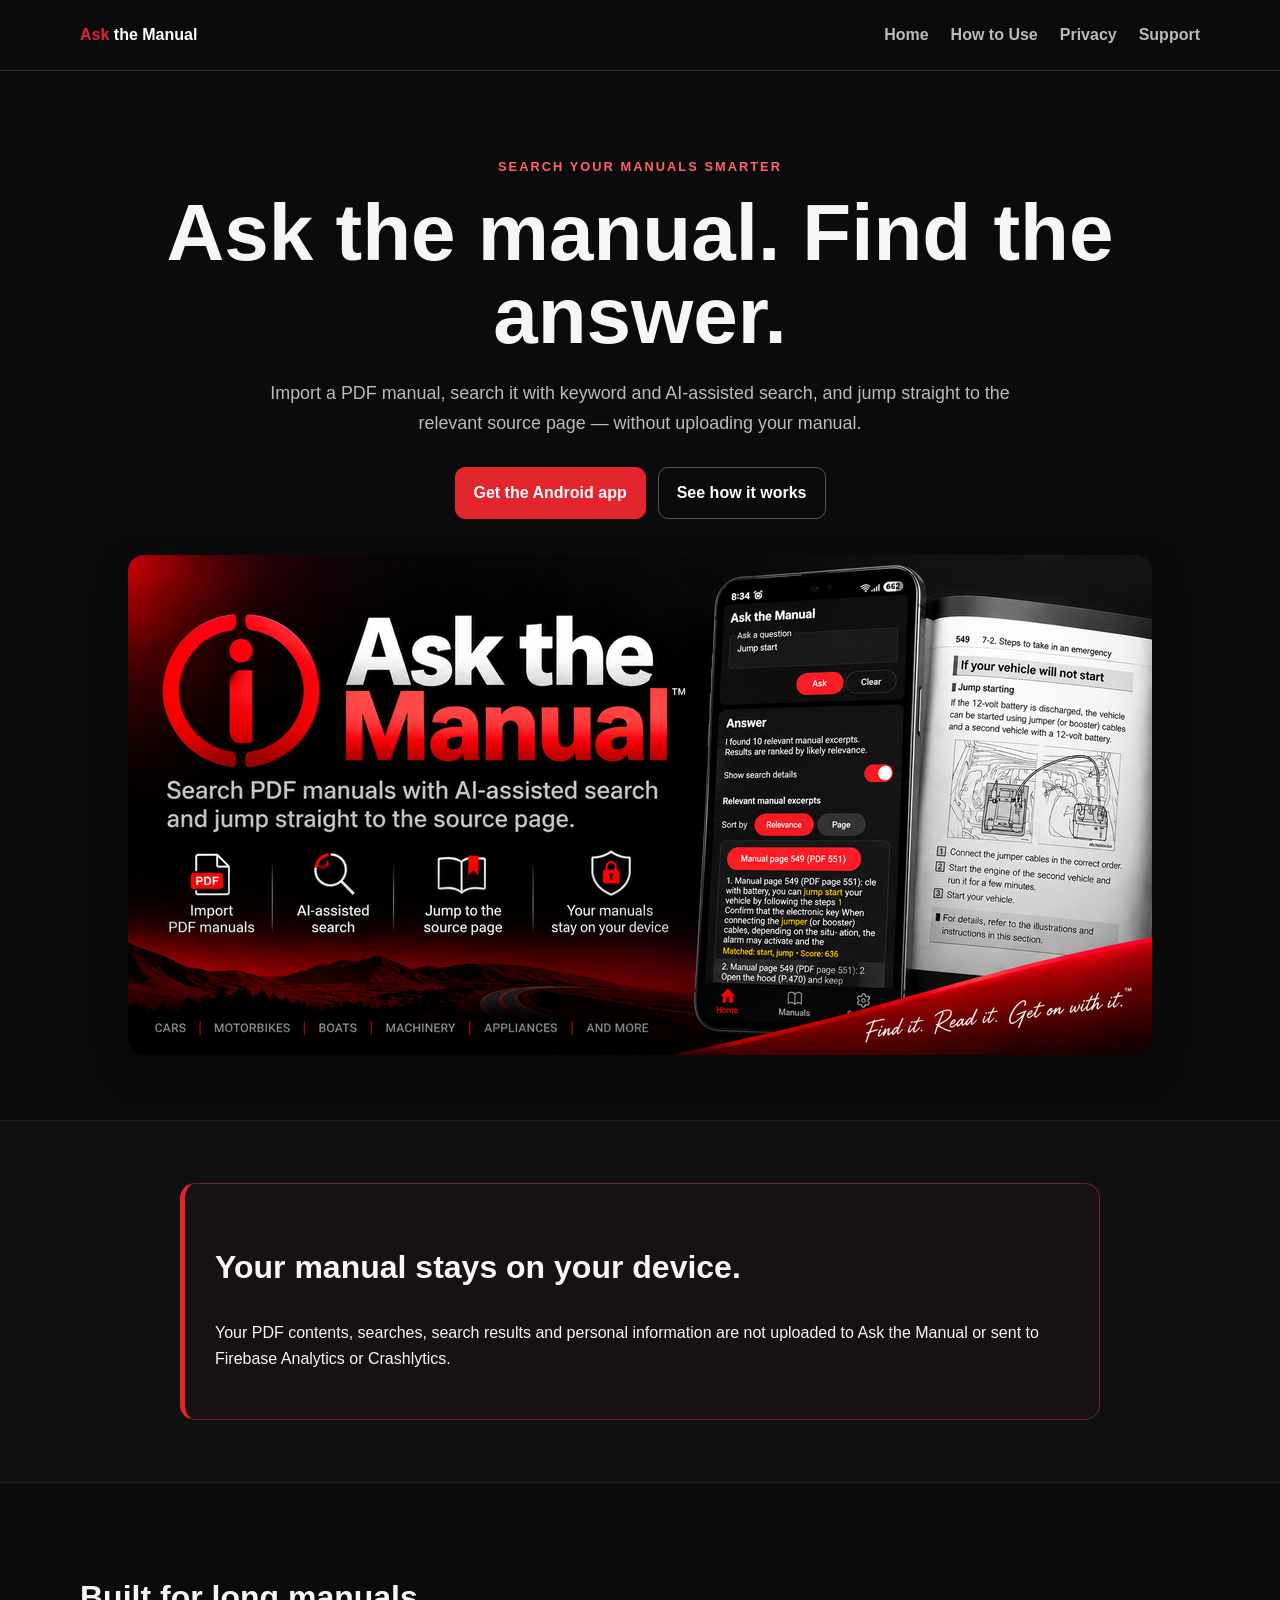
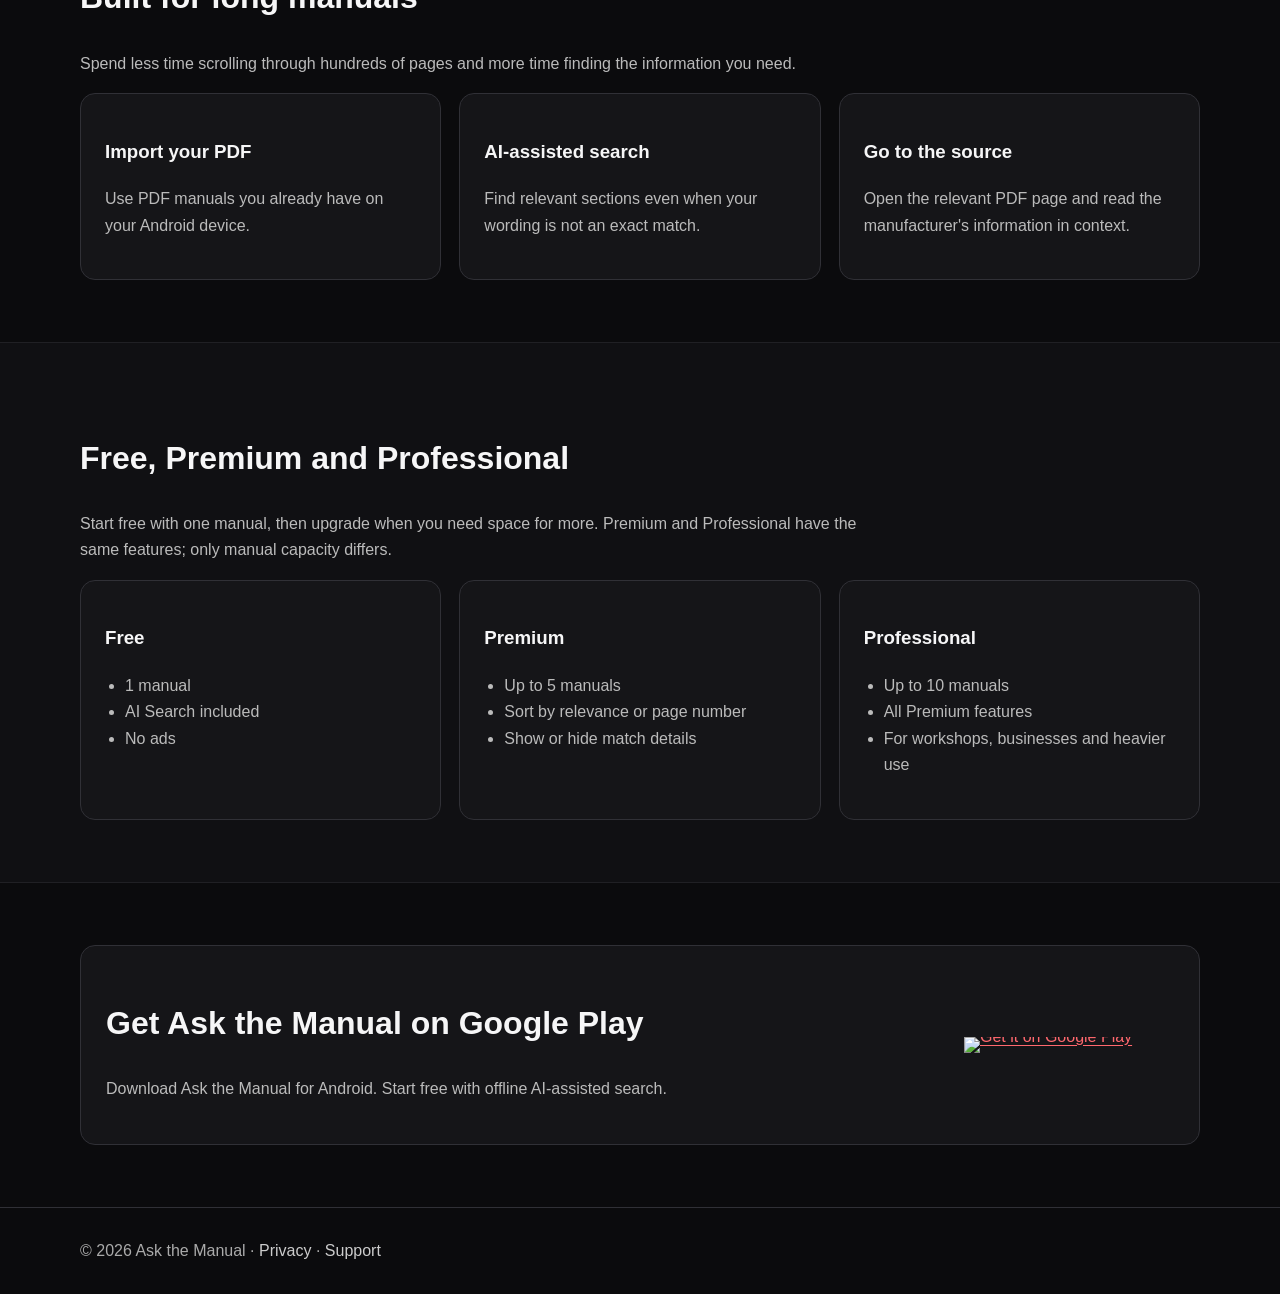
==== commit c30a9e2c: "Add files via upload" ====
--- a/index.html
+++ b/index.html
@@ -1,2 +1,34 @@
-<!doctype html><html lang="en"><head><meta charset="utf-8"><meta name="viewport" content="width=device-width,initial-scale=1"><title>Ask the Manual</title><link rel="stylesheet" href="/styles.css">  <link rel="canonical" href="https://askthemanualapp.com/">
-<style>.feature-graphic{margin:36px auto 0;max-width:1024px}.feature-graphic img{display:block;width:100%;height:auto;border-radius:16px;box-shadow:0 14px 36px rgba(0,0,0,.35)}</style></head><body><header><div class="wrap nav"><a class="brand" href="/"><span>Ask</span> the Manual</a><nav><a href="/">Home</a><a href="/how-to-use/">How to Use</a><a href="/privacy/">Privacy</a><a href="/support/">Support</a></nav></div></header><main><section class="hero"><div class="wrap"><div class="eyebrow">Search your manuals smarter</div><h1>Ask the manual. Find the answer.</h1><p class="lead">Import a PDF manual, search it with keyword and AI-assisted search, and jump straight to the relevant source page — without uploading your manual.</p><div class="actions"><a class="button primary" href="/how-to-use/">See how it works</a><a class="button" href="/privacy/">Privacy</a></div><div class="feature-graphic"><img src="/images/Ask_the_Manual_Play_Store_Feature_Graphic_1024x500.png" alt="Ask the Manual app showing AI-assisted PDF manual search and source-page navigation"></div></div></section><section class="alt"><div class="wrap"><div class="privacybox"><h2>Your manual stays on your device.</h2><p>Your PDF contents, searches, search results and personal information are not uploaded to Ask the Manual or sent to Firebase Analytics or Crashlytics.</p></div></div></section><section><div class="wrap"><h2>Built for long manuals</h2><p class="intro">Spend less time scrolling through hundreds of pages and more time finding the information you need.</p><div class="grid"><div class="card"><h3>Import your PDF</h3><p>Use PDF manuals you already have on your Android device.</p></div><div class="card"><h3>AI-assisted search</h3><p>Find relevant sections even when your wording is not an exact match.</p></div><div class="card"><h3>Go to the source</h3><p>Open the relevant PDF page and read the manufacturer's information in context.</p></div></div></div></section><section class="alt"><div class="wrap"><h2>Free, Premium and Professional</h2><p class="intro">Start with one manual, then upgrade only if you need more capacity or controls.</p><div class="tiers"><div class="card"><h3>Free</h3><ul><li>1 manual</li><li>AI Search included</li><li>No ads</li></ul></div><div class="card"><h3>Premium</h3><ul><li>Up to 5 manuals</li><li>Sort by relevance or page number</li><li>Show or hide match details</li></ul></div><div class="card"><h3>Professional</h3><ul><li>Up to 10 manuals</li><li>All Premium features</li><li>For workshops, businesses and heavier use</li></ul></div></div></div></section><section><div class="wrap"><div class="play"><div><h2>Coming to Google Play</h2><p class="intro">Ask the Manual is being prepared for release on Android.</p></div><div class="pill">Google Play · Coming soon</div></div></div></section></main><footer><div class="wrap">© 2026 Ask the Manual · <a href="/privacy/">Privacy</a> · <a href="/support/">Support</a></div></footer></body></html>+<!doctype html>
+<html lang="en">
+<head>
+  <meta charset="utf-8">
+  <meta name="viewport" content="width=device-width,initial-scale=1">
+  <title>Ask the Manual</title>
+  <link rel="stylesheet" href="/styles.css">
+  <link rel="canonical" href="https://askthemanualapp.com/">
+  <style>
+    .feature-graphic{margin:36px auto 0;max-width:1024px}
+    .feature-graphic img{display:block;width:100%;height:auto;border-radius:16px;box-shadow:0 14px 36px rgba(0,0,0,.35)}
+  </style>
+</head>
+<body>
+  <header><div class="wrap nav"><a class="brand" href="/"><span>Ask</span> the Manual</a><nav><a href="/">Home</a><a href="/how-to-use/">How to Use</a><a href="/privacy/">Privacy</a><a href="/support/">Support</a></nav></div></header>
+  <main>
+    <section class="hero"><div class="wrap">
+      <div class="eyebrow">Search your manuals smarter</div>
+      <h1>Ask the manual. Find the answer.</h1>
+      <p class="lead">Import a PDF manual, search it with keyword and AI-assisted search, and jump straight to the relevant source page — without uploading your manual.</p>
+      <div class="actions">
+        <a class="button primary" href="https://play.google.com/store/apps/details?id=com.askthemanual.app">Get the Android app</a>
+        <a class="button" href="/how-to-use/">See how it works</a>
+      </div>
+      <div class="feature-graphic"><img src="/images/Ask_the_Manual_Play_Store_Feature_Graphic_1024x500.png" alt="Ask the Manual app showing AI-assisted PDF manual search and source-page navigation"></div>
+    </div></section>
+    <section class="alt"><div class="wrap"><div class="privacybox"><h2>Your manual stays on your device.</h2><p>Your PDF contents, searches, search results and personal information are not uploaded to Ask the Manual or sent to Firebase Analytics or Crashlytics.</p></div></div></section>
+    <section><div class="wrap"><h2>Built for long manuals</h2><p class="intro">Spend less time scrolling through hundreds of pages and more time finding the information you need.</p><div class="grid"><div class="card"><h3>Import your PDF</h3><p>Use PDF manuals you already have on your Android device.</p></div><div class="card"><h3>AI-assisted search</h3><p>Find relevant sections even when your wording is not an exact match.</p></div><div class="card"><h3>Go to the source</h3><p>Open the relevant PDF page and read the manufacturer's information in context.</p></div></div></div></section>
+    <section class="alt"><div class="wrap"><h2>Free, Premium and Professional</h2><p class="intro">Start free with one manual, then upgrade when you need space for more. Premium and Professional have the same features; only manual capacity differs.</p><div class="tiers"><div class="card"><h3>Free</h3><ul><li>1 manual</li><li>AI Search included</li><li>No ads</li></ul></div><div class="card"><h3>Premium</h3><ul><li>Up to 5 manuals</li><li>Sort by relevance or page number</li><li>Show or hide match details</li></ul></div><div class="card"><h3>Professional</h3><ul><li>Up to 10 manuals</li><li>All Premium features</li><li>For workshops, businesses and heavier use</li></ul></div></div></div></section>
+    <section><div class="wrap"><div class="play"><div><h2>Get Ask the Manual on Google Play</h2><p class="intro">Download Ask the Manual for Android. Start free with offline AI-assisted search.</p></div><a class="play-badge" href="https://play.google.com/store/apps/details?id=com.askthemanual.app" aria-label="Get Ask the Manual on Google Play"><img src="https://play.google.com/intl/en_us/badges/static/images/badges/en_badge_web_generic.png" alt="Get it on Google Play"></a></div></div></section>
+  </main>
+  <footer><div class="wrap">© 2026 Ask the Manual · <a href="/privacy/">Privacy</a> · <a href="/support/">Support</a></div></footer>
+</body>
+</html>
--- a/styles.css
+++ b/styles.css
@@ -1 +1 @@
-*{box-sizing:border-box}body{margin:0;background:#0b0b0d;color:#f6f6f7;font-family:Arial,sans-serif;line-height:1.65}a{color:#ff686e;text-underline-offset:3px}.wrap{width:min(1120px,calc(100% - 40px));margin:auto}header{border-bottom:1px solid #303036;background:#0b0b0d;position:sticky;top:0;z-index:2}.nav{min-height:70px;display:flex;align-items:center;justify-content:space-between;gap:24px}.brand{font-weight:bold;text-decoration:none;color:#fff}.brand span{color:#e3262e}nav{display:flex;gap:22px;flex-wrap:wrap}nav a{color:#bbb;text-decoration:none;font-weight:bold}nav a:hover{color:#fff}.hero{padding:85px 0 65px;text-align:center}.eyebrow{color:#ff646a;text-transform:uppercase;letter-spacing:.16em;font-weight:bold;font-size:.8rem}h1{font-size:clamp(2.6rem,7vw,5rem);line-height:1.04;margin:14px auto 22px}h2{font-size:2rem}.lead,.intro{color:#bbb;max-width:780px}.lead{margin:auto;font-size:1.12rem}section{padding:62px 0}.alt{background:#101013;border-block:1px solid #202024}.privacybox{max-width:920px;margin:auto;padding:30px;border:1px solid #72242a;border-left:5px solid #e3262e;border-radius:15px;background:#171113}.grid,.tiers{display:grid;grid-template-columns:repeat(3,1fr);gap:18px}.card,.step,.tip{background:#151518;border:1px solid #303036;border-radius:15px;padding:24px}.card p,.card li,.step p,.tip p{color:#bbb}.tiers ul{padding-left:20px}.actions{margin-top:28px;display:flex;justify-content:center;gap:12px}.button{padding:12px 18px;border:1px solid #555;border-radius:10px;text-decoration:none;color:#fff;font-weight:bold}.primary{background:#e3262e;border-color:#e3262e}.steps{display:grid;gap:18px}.step{display:grid;grid-template-columns:50px 1fr;gap:16px}.num{width:42px;height:42px;border-radius:50%;background:#e3262e;display:grid;place-items:center;font-weight:bold}.shot{margin-top:16px;min-height:130px;border:1px dashed #555;border-radius:10px;display:grid;place-items:center;color:#888}.example{margin-top:15px;padding:14px;border-left:3px solid #e3262e;background:#101012}.tips{display:grid;grid-template-columns:repeat(2,1fr);gap:16px}.prose{max-width:880px}.prose h2{font-size:1.55rem;margin-top:40px}.prose p{color:#d2d2d7}.faq{display:grid;gap:14px}.play{display:flex;justify-content:space-between;align-items:center;gap:20px;padding:25px;border:1px solid #303036;border-radius:15px;background:#151518}.pill{border:1px solid #555;border-radius:999px;padding:9px 14px}footer{border-top:1px solid #303036;padding:30px 0;color:#aaa}footer a{color:#ccc;text-decoration:none}@media(max-width:760px){.nav{flex-direction:column;align-items:flex-start;padding:15px 0}.grid,.tiers,.tips{grid-template-columns:1fr}.play{flex-direction:column;align-items:flex-start}}+*{box-sizing:border-box}body{margin:0;background:#0b0b0d;color:#f6f6f7;font-family:Arial,sans-serif;line-height:1.65}a{color:#ff686e;text-underline-offset:3px}.wrap{width:min(1120px,calc(100% - 40px));margin:auto}header{border-bottom:1px solid #303036;background:#0b0b0d;position:sticky;top:0;z-index:2}.nav{min-height:70px;display:flex;align-items:center;justify-content:space-between;gap:24px}.brand{font-weight:bold;text-decoration:none;color:#fff}.brand span{color:#e3262e}nav{display:flex;gap:22px;flex-wrap:wrap}nav a{color:#bbb;text-decoration:none;font-weight:bold}nav a:hover{color:#fff}.hero{padding:85px 0 65px;text-align:center}.eyebrow{color:#ff646a;text-transform:uppercase;letter-spacing:.16em;font-weight:bold;font-size:.8rem}h1{font-size:clamp(2.6rem,7vw,5rem);line-height:1.04;margin:14px auto 22px}h2{font-size:2rem}.lead,.intro{color:#bbb;max-width:780px}.lead{margin:auto;font-size:1.12rem}section{padding:62px 0}.alt{background:#101013;border-block:1px solid #202024}.privacybox{max-width:920px;margin:auto;padding:30px;border:1px solid #72242a;border-left:5px solid #e3262e;border-radius:15px;background:#171113}.grid,.tiers{display:grid;grid-template-columns:repeat(3,1fr);gap:18px}.card,.step,.tip{background:#151518;border:1px solid #303036;border-radius:15px;padding:24px}.card p,.card li,.step p,.tip p{color:#bbb}.tiers ul{padding-left:20px}.actions{margin-top:28px;display:flex;justify-content:center;gap:12px;flex-wrap:wrap}.button{padding:12px 18px;border:1px solid #555;border-radius:10px;text-decoration:none;color:#fff;font-weight:bold}.primary{background:#e3262e;border-color:#e3262e}.steps{display:grid;gap:18px}.step{display:grid;grid-template-columns:50px 1fr;gap:16px}.num{width:42px;height:42px;border-radius:50%;background:#e3262e;display:grid;place-items:center;font-weight:bold}.shot{margin-top:16px;min-height:130px;border:1px dashed #555;border-radius:10px;display:grid;place-items:center;color:#888}.example{margin-top:15px;padding:14px;border-left:3px solid #e3262e;background:#101012}.tips{display:grid;grid-template-columns:repeat(2,1fr);gap:16px}.prose{max-width:880px}.prose h2{font-size:1.55rem;margin-top:40px}.prose p{color:#d2d2d7}.faq{display:grid;gap:14px}.play{display:flex;justify-content:space-between;align-items:center;gap:20px;padding:25px;border:1px solid #303036;border-radius:15px;background:#151518}.pill{border:1px solid #555;border-radius:999px;padding:9px 14px}.play-badge{display:inline-block;flex:none;line-height:0}.play-badge img{display:block;width:210px;max-width:100%;height:auto}.play-badge:focus-visible,.button:focus-visible{outline:3px solid #fff;outline-offset:4px}footer{border-top:1px solid #303036;padding:30px 0;color:#aaa}footer a{color:#ccc;text-decoration:none}@media(max-width:760px){.nav{flex-direction:column;align-items:flex-start;padding:15px 0}.grid,.tiers,.tips{grid-template-columns:1fr}.play{flex-direction:column;align-items:flex-start}}
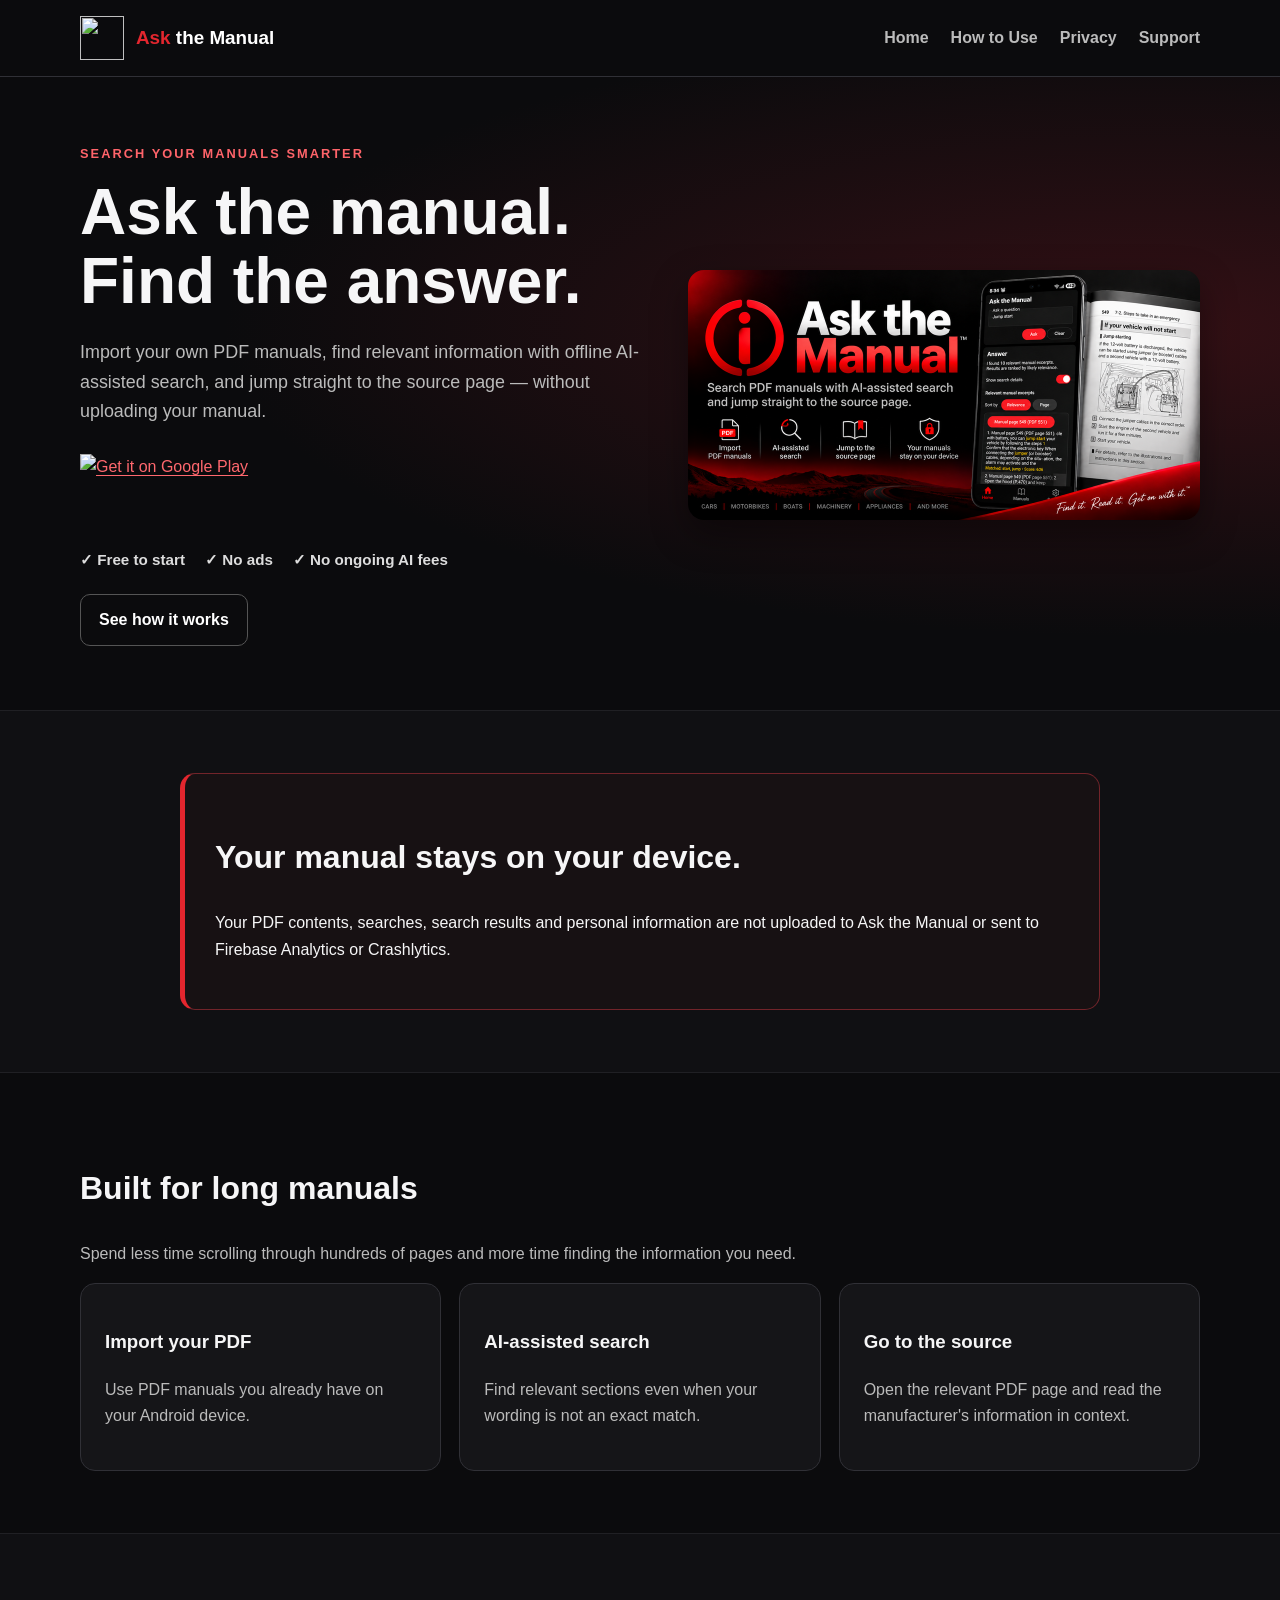
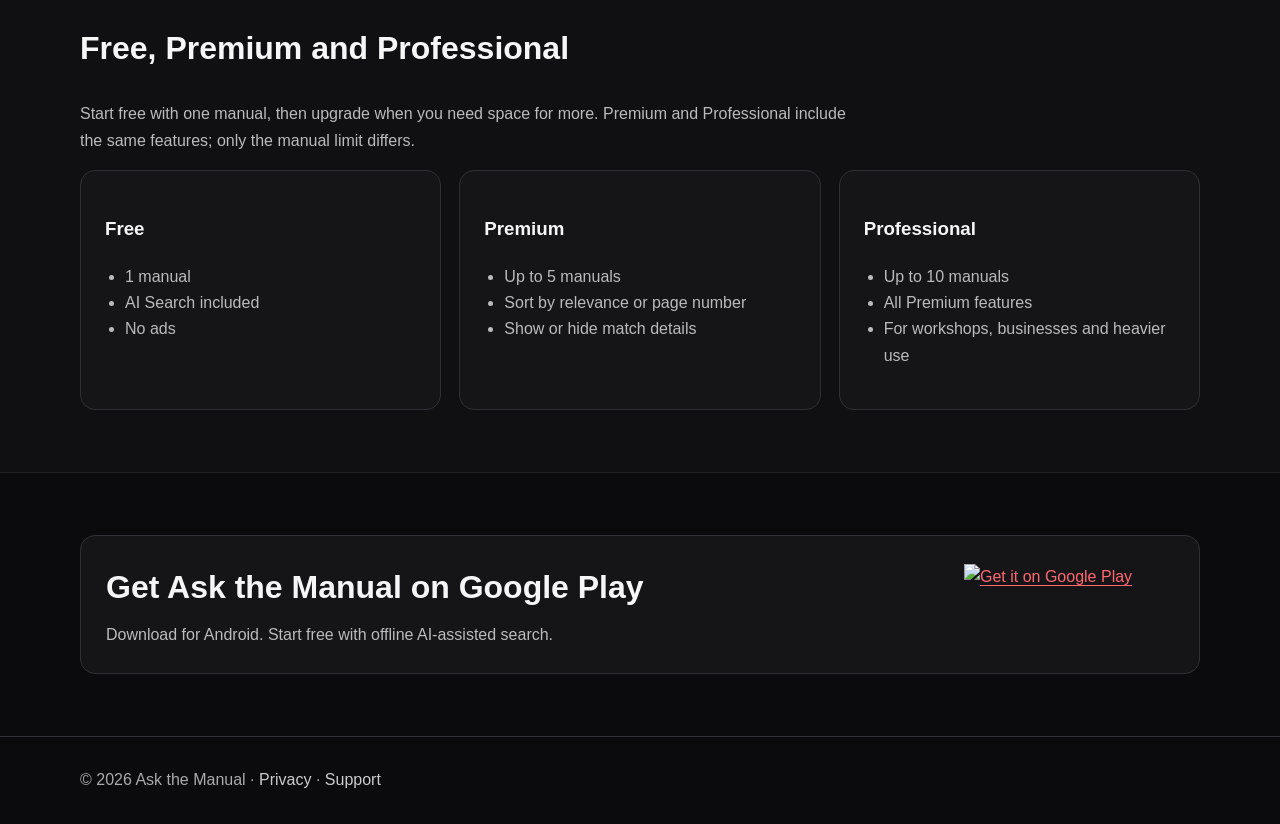
==== commit 7dc55551: "Add files via upload" ====
--- a/index.html
+++ b/index.html
@@ -1,34 +1,9 @@
 <!doctype html>
-<html lang="en">
-<head>
-  <meta charset="utf-8">
-  <meta name="viewport" content="width=device-width,initial-scale=1">
-  <title>Ask the Manual</title>
-  <link rel="stylesheet" href="/styles.css">
-  <link rel="canonical" href="https://askthemanualapp.com/">
-  <style>
-    .feature-graphic{margin:36px auto 0;max-width:1024px}
-    .feature-graphic img{display:block;width:100%;height:auto;border-radius:16px;box-shadow:0 14px 36px rgba(0,0,0,.35)}
-  </style>
-</head>
-<body>
-  <header><div class="wrap nav"><a class="brand" href="/"><span>Ask</span> the Manual</a><nav><a href="/">Home</a><a href="/how-to-use/">How to Use</a><a href="/privacy/">Privacy</a><a href="/support/">Support</a></nav></div></header>
-  <main>
-    <section class="hero"><div class="wrap">
-      <div class="eyebrow">Search your manuals smarter</div>
-      <h1>Ask the manual. Find the answer.</h1>
-      <p class="lead">Import a PDF manual, search it with keyword and AI-assisted search, and jump straight to the relevant source page — without uploading your manual.</p>
-      <div class="actions">
-        <a class="button primary" href="https://play.google.com/store/apps/details?id=com.askthemanual.app">Get the Android app</a>
-        <a class="button" href="/how-to-use/">See how it works</a>
-      </div>
-      <div class="feature-graphic"><img src="/images/Ask_the_Manual_Play_Store_Feature_Graphic_1024x500.png" alt="Ask the Manual app showing AI-assisted PDF manual search and source-page navigation"></div>
-    </div></section>
-    <section class="alt"><div class="wrap"><div class="privacybox"><h2>Your manual stays on your device.</h2><p>Your PDF contents, searches, search results and personal information are not uploaded to Ask the Manual or sent to Firebase Analytics or Crashlytics.</p></div></div></section>
-    <section><div class="wrap"><h2>Built for long manuals</h2><p class="intro">Spend less time scrolling through hundreds of pages and more time finding the information you need.</p><div class="grid"><div class="card"><h3>Import your PDF</h3><p>Use PDF manuals you already have on your Android device.</p></div><div class="card"><h3>AI-assisted search</h3><p>Find relevant sections even when your wording is not an exact match.</p></div><div class="card"><h3>Go to the source</h3><p>Open the relevant PDF page and read the manufacturer's information in context.</p></div></div></div></section>
-    <section class="alt"><div class="wrap"><h2>Free, Premium and Professional</h2><p class="intro">Start free with one manual, then upgrade when you need space for more. Premium and Professional have the same features; only manual capacity differs.</p><div class="tiers"><div class="card"><h3>Free</h3><ul><li>1 manual</li><li>AI Search included</li><li>No ads</li></ul></div><div class="card"><h3>Premium</h3><ul><li>Up to 5 manuals</li><li>Sort by relevance or page number</li><li>Show or hide match details</li></ul></div><div class="card"><h3>Professional</h3><ul><li>Up to 10 manuals</li><li>All Premium features</li><li>For workshops, businesses and heavier use</li></ul></div></div></div></section>
-    <section><div class="wrap"><div class="play"><div><h2>Get Ask the Manual on Google Play</h2><p class="intro">Download Ask the Manual for Android. Start free with offline AI-assisted search.</p></div><a class="play-badge" href="https://play.google.com/store/apps/details?id=com.askthemanual.app" aria-label="Get Ask the Manual on Google Play"><img src="https://play.google.com/intl/en_us/badges/static/images/badges/en_badge_web_generic.png" alt="Get it on Google Play"></a></div></div></section>
-  </main>
-  <footer><div class="wrap">© 2026 Ask the Manual · <a href="/privacy/">Privacy</a> · <a href="/support/">Support</a></div></footer>
-</body>
-</html>
+<html lang="en"><head><meta charset="utf-8"><meta name="viewport" content="width=device-width,initial-scale=1"><title>Ask the Manual — Offline AI-assisted PDF Manual Search</title><meta name="description" content="Search your own PDF manuals offline with AI-assisted search and jump straight to the source page. Free to start, no ads, no ongoing AI fees."><link rel="canonical" href="https://askthemanualapp.com/"><link rel="stylesheet" href="/styles.css"></head>
+<body><header><div class="wrap nav"><a class="brand" href="/"><img src="/images/ask-the-manual-logo-transparent.png" alt="" width="44" height="44"><span><strong>Ask</strong> the Manual</span></a><nav aria-label="Main navigation"><a href="/">Home</a><a href="/how-to-use/">How to Use</a><a href="/privacy/">Privacy</a><a href="/support/">Support</a></nav></div></header>
+<main><section class="hero"><div class="wrap hero-layout"><div class="hero-copy"><div class="eyebrow">Search your manuals smarter</div><h1>Ask the manual.<br>Find the answer.</h1><p class="lead">Import your own PDF manuals, find relevant information with offline AI-assisted search, and jump straight to the source page — without uploading your manual.</p><a class="store-link" href="https://play.google.com/store/apps/details?id=com.askthemanual.app" aria-label="Get Ask the Manual on Google Play"><img src="https://play.google.com/intl/en_us/badges/static/images/badges/en_badge_web_generic.png" alt="Get it on Google Play" width="210" height="81"></a><div class="benefits"><span>✓ Free to start</span><span>✓ No ads</span><span>✓ No ongoing AI fees</span></div><div class="actions"><a class="button" href="/how-to-use/">See how it works</a></div></div><div class="hero-media"><img src="/images/Ask_the_Manual_Play_Store_Feature_Graphic_1024x500.png" alt="Ask the Manual feature graphic showing AI-assisted manual search" width="1024" height="500"></div></div></section>
+<section class="alt"><div class="wrap"><div class="privacybox"><h2>Your manual stays on your device.</h2><p>Your PDF contents, searches, search results and personal information are not uploaded to Ask the Manual or sent to Firebase Analytics or Crashlytics.</p></div></div></section>
+<section><div class="wrap"><h2>Built for long manuals</h2><p class="intro">Spend less time scrolling through hundreds of pages and more time finding the information you need.</p><div class="grid"><div class="card"><h3>Import your PDF</h3><p>Use PDF manuals you already have on your Android device.</p></div><div class="card"><h3>AI-assisted search</h3><p>Find relevant sections even when your wording is not an exact match.</p></div><div class="card"><h3>Go to the source</h3><p>Open the relevant PDF page and read the manufacturer's information in context.</p></div></div></div></section>
+<section class="alt"><div class="wrap"><h2>Free, Premium and Professional</h2><p class="intro">Start free with one manual, then upgrade when you need space for more. Premium and Professional include the same features; only the manual limit differs.</p><div class="tiers"><div class="card"><h3>Free</h3><ul><li>1 manual</li><li>AI Search included</li><li>No ads</li></ul></div><div class="card"><h3>Premium</h3><ul><li>Up to 5 manuals</li><li>Sort by relevance or page number</li><li>Show or hide match details</li></ul></div><div class="card"><h3>Professional</h3><ul><li>Up to 10 manuals</li><li>All Premium features</li><li>For workshops, businesses and heavier use</li></ul></div></div></div></section>
+<section><div class="wrap"><div class="play"><div><h2>Get Ask the Manual on Google Play</h2><p class="intro">Download for Android. Start free with offline AI-assisted search.</p></div><a class="store-link" href="https://play.google.com/store/apps/details?id=com.askthemanual.app" aria-label="Get Ask the Manual on Google Play"><img src="https://play.google.com/intl/en_us/badges/static/images/badges/en_badge_web_generic.png" alt="Get it on Google Play" width="210" height="81"></a></div></div></section></main>
+<footer><div class="wrap">© 2026 Ask the Manual · <a href="/privacy/">Privacy</a> · <a href="/support/">Support</a></div></footer></body></html>
--- a/styles.css
+++ b/styles.css
@@ -1 +1 @@
-*{box-sizing:border-box}body{margin:0;background:#0b0b0d;color:#f6f6f7;font-family:Arial,sans-serif;line-height:1.65}a{color:#ff686e;text-underline-offset:3px}.wrap{width:min(1120px,calc(100% - 40px));margin:auto}header{border-bottom:1px solid #303036;background:#0b0b0d;position:sticky;top:0;z-index:2}.nav{min-height:70px;display:flex;align-items:center;justify-content:space-between;gap:24px}.brand{font-weight:bold;text-decoration:none;color:#fff}.brand span{color:#e3262e}nav{display:flex;gap:22px;flex-wrap:wrap}nav a{color:#bbb;text-decoration:none;font-weight:bold}nav a:hover{color:#fff}.hero{padding:85px 0 65px;text-align:center}.eyebrow{color:#ff646a;text-transform:uppercase;letter-spacing:.16em;font-weight:bold;font-size:.8rem}h1{font-size:clamp(2.6rem,7vw,5rem);line-height:1.04;margin:14px auto 22px}h2{font-size:2rem}.lead,.intro{color:#bbb;max-width:780px}.lead{margin:auto;font-size:1.12rem}section{padding:62px 0}.alt{background:#101013;border-block:1px solid #202024}.privacybox{max-width:920px;margin:auto;padding:30px;border:1px solid #72242a;border-left:5px solid #e3262e;border-radius:15px;background:#171113}.grid,.tiers{display:grid;grid-template-columns:repeat(3,1fr);gap:18px}.card,.step,.tip{background:#151518;border:1px solid #303036;border-radius:15px;padding:24px}.card p,.card li,.step p,.tip p{color:#bbb}.tiers ul{padding-left:20px}.actions{margin-top:28px;display:flex;justify-content:center;gap:12px;flex-wrap:wrap}.button{padding:12px 18px;border:1px solid #555;border-radius:10px;text-decoration:none;color:#fff;font-weight:bold}.primary{background:#e3262e;border-color:#e3262e}.steps{display:grid;gap:18px}.step{display:grid;grid-template-columns:50px 1fr;gap:16px}.num{width:42px;height:42px;border-radius:50%;background:#e3262e;display:grid;place-items:center;font-weight:bold}.shot{margin-top:16px;min-height:130px;border:1px dashed #555;border-radius:10px;display:grid;place-items:center;color:#888}.example{margin-top:15px;padding:14px;border-left:3px solid #e3262e;background:#101012}.tips{display:grid;grid-template-columns:repeat(2,1fr);gap:16px}.prose{max-width:880px}.prose h2{font-size:1.55rem;margin-top:40px}.prose p{color:#d2d2d7}.faq{display:grid;gap:14px}.play{display:flex;justify-content:space-between;align-items:center;gap:20px;padding:25px;border:1px solid #303036;border-radius:15px;background:#151518}.pill{border:1px solid #555;border-radius:999px;padding:9px 14px}.play-badge{display:inline-block;flex:none;line-height:0}.play-badge img{display:block;width:210px;max-width:100%;height:auto}.play-badge:focus-visible,.button:focus-visible{outline:3px solid #fff;outline-offset:4px}footer{border-top:1px solid #303036;padding:30px 0;color:#aaa}footer a{color:#ccc;text-decoration:none}@media(max-width:760px){.nav{flex-direction:column;align-items:flex-start;padding:15px 0}.grid,.tiers,.tips{grid-template-columns:1fr}.play{flex-direction:column;align-items:flex-start}}
+*{box-sizing:border-box}body{margin:0;background:#0b0b0d;color:#f6f6f7;font-family:Arial,sans-serif;line-height:1.65}a{color:#ff686e;text-underline-offset:3px}.wrap{width:min(1120px,calc(100% - 40px));margin:auto}header{border-bottom:1px solid #303036;background:#0b0b0d;position:sticky;top:0;z-index:2}.nav{min-height:76px;display:flex;align-items:center;justify-content:space-between;gap:24px}.brand{display:inline-flex;align-items:center;gap:12px;font-weight:bold;text-decoration:none;color:#fff;font-size:1.18rem;white-space:nowrap}.brand img{display:block;width:44px;height:44px;object-fit:contain}.brand strong{color:#e3262e}nav{display:flex;gap:22px;flex-wrap:wrap}nav a{color:#bbb;text-decoration:none;font-weight:bold}nav a:hover{color:#fff}.hero{padding:66px 0 64px;background:radial-gradient(ellipse at 90% 40%,#341015 0%,#0b0b0d 57%)}.hero-layout{display:grid;grid-template-columns:minmax(0,1.05fr) minmax(0,.95fr);align-items:center;gap:42px}.hero-copy{min-width:0}.eyebrow{color:#ff646a;text-transform:uppercase;letter-spacing:.16em;font-weight:bold;font-size:.8rem}h1{font-size:clamp(2.5rem,5vw,4.6rem);line-height:1.08;margin:14px 0 22px}h2{font-size:2rem}.lead,.intro{color:#bbb;max-width:780px}.lead{font-size:1.12rem;margin:0 0 12px}.store-link{display:inline-flex;align-items:center;justify-content:center;margin-top:15px;max-width:100%;border-radius:10px}.store-link img{display:block;width:210px;height:auto;max-width:100%}.store-link:focus-visible,.button:focus-visible{outline:3px solid #ff646a;outline-offset:4px}.benefits{display:flex;gap:12px 20px;flex-wrap:wrap;color:#ddd;font-weight:bold;margin-top:12px;font-size:.95rem}.benefits span{white-space:nowrap}.hero-media img{display:block;width:100%;height:auto;border-radius:16px;box-shadow:0 14px 36px rgba(0,0,0,.4)}section{padding:62px 0}.alt{background:#101013;border-block:1px solid #202024}.privacybox{max-width:920px;margin:auto;padding:30px;border:1px solid #72242a;border-left:5px solid #e3262e;border-radius:15px;background:#171113}.grid,.tiers{display:grid;grid-template-columns:repeat(3,1fr);gap:18px}.card,.step,.tip{background:#151518;border:1px solid #303036;border-radius:15px;padding:24px}.card p,.card li,.step p,.tip p{color:#bbb}.tiers ul{padding-left:20px}.actions{margin-top:22px;display:flex;gap:12px}.button{padding:12px 18px;border:1px solid #555;border-radius:10px;text-decoration:none;color:#fff;font-weight:bold}.primary{background:#e3262e;border-color:#e3262e}.steps{display:grid;gap:18px}.step{display:grid;grid-template-columns:50px 1fr;gap:16px}.num{width:42px;height:42px;border-radius:50%;background:#e3262e;display:grid;place-items:center;font-weight:bold}.shot{margin-top:16px;min-height:130px;border:1px dashed #555;border-radius:10px;display:grid;place-items:center;color:#888}.example{margin-top:15px;padding:14px;border-left:3px solid #e3262e;background:#101012}.tips{display:grid;grid-template-columns:repeat(2,1fr);gap:16px}.prose{max-width:880px}.prose h2{font-size:1.55rem;margin-top:40px}.prose p{color:#d2d2d7}.faq{display:grid;gap:14px}.play{display:flex;justify-content:space-between;align-items:center;gap:20px;padding:25px;border:1px solid #303036;border-radius:15px;background:#151518}.play h2{margin:0 0 8px}.play .intro{margin:0}.play .store-link{margin-top:0}.pill{border:1px solid #555;border-radius:999px;padding:9px 14px}footer{border-top:1px solid #303036;padding:30px 0;color:#aaa}footer a{color:#ccc;text-decoration:none}@media(max-width:900px){.hero-layout{grid-template-columns:1fr;gap:30px}.hero-copy{text-align:center}.hero-copy .lead{margin-inline:auto}.actions,.benefits{justify-content:center}.hero-media{max-width:760px;margin:auto}}@media(max-width:760px){.nav{flex-direction:column;align-items:flex-start;padding:14px 0;gap:10px}.brand img{width:38px;height:38px}.brand{font-size:1.05rem}nav{gap:12px;font-size:.85rem}.hero{padding:40px 0 44px}.grid,.tiers,.tips{grid-template-columns:1fr}.play{flex-direction:column;align-items:flex-start}.benefits{font-size:.83rem;gap:7px 12px}h2{font-size:1.7rem}}
